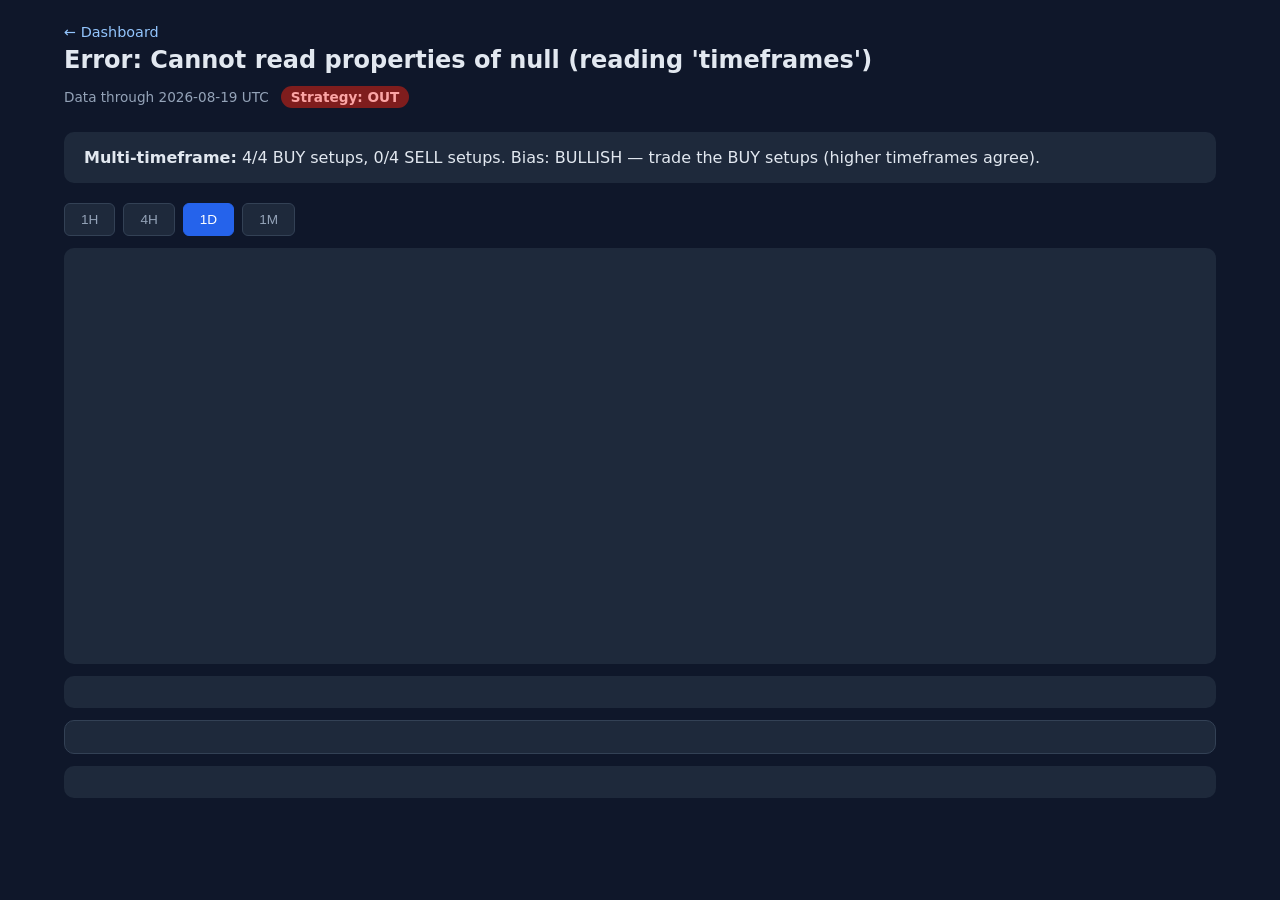
==== web/asset.html @ 51051615 "Market analysis dashboard: signals, setups, backtest + static GitHub Pages pipeline" ====
<!DOCTYPE html>
<html lang="en">
<head>
<meta charset="UTF-8">
<meta name="viewport" content="width=device-width, initial-scale=1.0">
<title>Asset analysis</title>
<link rel="stylesheet" href="style.css">
</head>
<body>
<header>
  <div>
    <a href="/" class="back-link">&larr; Dashboard</a>
    <h1 id="assetTitle">Loading...</h1>
  </div>
  <div class="header-meta">
    <span id="assetMeta"></span>
    <span id="strategySignal"></span>
  </div>
</header>

<div id="summary" class="rules"></div>

<section>
  <div class="tf-tabs" id="tfTabs"></div>
  <div class="chart-wrap">
    <canvas id="chart" height="400"></canvas>
  </div>
  <div id="readPanel" class="read-panel"></div>
  <div id="setupPanel" class="setup-panel"></div>
  <div id="timeline" class="timeline"></div>
  <div id="backtestPanel" class="backtest-panel"></div>
</section>

<script src="candles.js"></script>
<script src="asset.js"></script>
</body>
</html>
---- web/style.css ----
* { box-sizing: border-box; margin: 0; padding: 0; }
body {
  font-family: 'Segoe UI', system-ui, sans-serif;
  background: #0f172a;
  color: #e2e8f0;
  padding: 24px;
  max-width: 1200px;
  margin: 0 auto;
}
header { display: flex; justify-content: space-between; align-items: center; flex-wrap: wrap; gap: 12px; margin-bottom: 24px; }
h1 { font-size: 1.5rem; }
h2 { font-size: 1.1rem; margin-bottom: 12px; color: #93c5fd; }
.header-meta { display: flex; align-items: center; gap: 12px; color: #94a3b8; font-size: .85rem; }
button {
  background: #2563eb; color: white; border: none; padding: 8px 16px;
  border-radius: 6px; cursor: pointer; font-size: .85rem;
}
button:hover { background: #1d4ed8; }
button:disabled { opacity: .5; cursor: default; }

.rules { background: #1e293b; border-radius: 10px; padding: 16px 20px; margin-bottom: 24px; }
.rules ul { list-style: none; }
.rules li { padding: 4px 0; font-size: .92rem; }
.rules li::before { content: '▪ '; color: #22c55e; }

.cards { display: grid; grid-template-columns: repeat(auto-fill, minmax(230px, 1fr)); gap: 14px; margin-bottom: 12px; }
.card { background: #1e293b; border: 1px solid #334155; border-radius: 10px; padding: 14px; }
.card-head { display: flex; justify-content: space-between; margin-bottom: 8px; }
.sym { font-weight: 700; font-size: 1.05rem; color: #f8fafc; }
.name { color: #94a3b8; font-size: .8rem; padding-top: 3px; }
.price { font-size: 1.2rem; font-weight: 600; margin-bottom: 8px; }
.signal { display: inline-block; padding: 3px 10px; border-radius: 20px; font-size: .8rem; font-weight: 600; margin-bottom: 8px; }
.sig-long { background: #14532d; color: #4ade80; }
.sig-out { background: #7f1d1d; color: #fca5a5; }
.detail { font-size: .8rem; color: #cbd5e1; margin-bottom: 8px; }
.meta { font-size: .75rem; color: #94a3b8; }
.note { color: #fbbf24; font-size: .85rem; margin-bottom: 24px; }

.chart-wrap { background: #1e293b; border-radius: 10px; padding: 16px; margin-bottom: 12px; }
.stats-row { display: grid; grid-template-columns: repeat(auto-fit, minmax(180px, 1fr)); gap: 12px; margin-bottom: 24px; }
.stat { background: #1e293b; border-radius: 10px; padding: 12px 14px; text-align: center; font-size: .85rem; }
.stat b { display: block; margin-bottom: 6px; color: #93c5fd; }

.table-wrap { background: #1e293b; border-radius: 10px; padding: 16px; overflow-x: auto; }
table { border-collapse: collapse; width: 100%; font-size: .8rem; }
th, td { padding: 6px 8px; text-align: right; border-bottom: 1px solid #334155; }
th { color: #94a3b8; }
.sym-cell { text-align: left; font-weight: 600; }
.pos { color: #4ade80; }
.pos-strong { color: #22c55e; font-weight: 700; background: #14532d; }
.neg { color: #f87171; }
.neg-strong { color: #ef4444; font-weight: 700; background: #7f1d1d; }

.back-link { color: #93c5fd; text-decoration: none; font-size: .9rem; display: block; margin-bottom: 6px; }
.back-link:hover { text-decoration: underline; }
#strategySignal { font-size: .85rem; }
.badge { display: inline-block; padding: 3px 10px; border-radius: 20px; font-weight: 600; }
#summary { margin-bottom: 20px; }

.tf-tabs { display: flex; gap: 8px; margin-bottom: 12px; flex-wrap: wrap; }
.tf-tab { background: #1e293b; color: #94a3b8; border: 1px solid #334155; }
.tf-tab.active { background: #2563eb; color: white; border-color: #2563eb; }
.chart-wrap { padding: 8px; }
canvas#chart { width: 100%; height: 400px; display: block; }

.read-panel { background: #1e293b; border-radius: 10px; padding: 16px 20px; margin-top: 12px; }
.read-head { display: flex; justify-content: space-between; align-items: flex-start; flex-wrap: wrap; gap: 10px; margin-bottom: 10px; }
.read-head h2 { margin: 0; }
.read-stats { display: flex; flex-wrap: wrap; gap: 6px 16px; font-size: .8rem; color: #94a3b8; }
.read-text { font-size: .95rem; line-height: 1.5; color: #cbd5e1; }
.sig-watch { background: #78350f; color: #fbbf24; }
.sig-none { background: #1e293b; color: #94a3b8; }

.setup-panel { background: #1e293b; border: 1px solid #334155; border-radius: 10px; padding: 16px 20px; margin-top: 12px; }
.setup-head { display: flex; justify-content: space-between; align-items: center; margin-bottom: 12px; }
.setup-time { color: #94a3b8; font-size: .8rem; }
.setup-grid { display: grid; grid-template-columns: repeat(auto-fit, minmax(150px, 1fr)); gap: 10px; margin-bottom: 12px; }
.setup-box { background: #0f172a; border-radius: 8px; padding: 10px 12px; text-align: center; }
.box-label { font-size: .7rem; letter-spacing: 1px; color: #94a3b8; margin-bottom: 4px; }
.box-val { font-size: 1.05rem; font-weight: 700; }
.entry .box-val { color: #4ade80; }
.stop .box-val { color: #f87171; }
.tp .box-val { color: #60a5fa; }
.box-sub { font-size: .7rem; color: #64748b; margin-top: 3px; }

.timeline { margin-top: 12px; }
.timeline h2 { margin-bottom: 8px; }
.tl-item { display: flex; align-items: center; gap: 10px; padding: 7px 4px; border-bottom: 1px solid #1e293b; font-size: .85rem; }
.tl-time { color: #94a3b8; min-width: 120px; }
.tl-detail { color: #cbd5e1; flex: 1; }

.backtest-panel { margin-top: 12px; background: #1e293b; border-radius: 10px; padding: 16px 20px; }
.bt-chips { display: flex; flex-wrap: wrap; gap: 8px; margin: 10px 0; }
.chip { padding: 4px 10px; border-radius: 999px; font-size: .75rem; font-weight: 600; }
.bt-summary { color: #94a3b8; font-size: .85rem; margin-bottom: 10px; }
.bt-table td { font-size: .82rem; padding: 6px 8px; }
.bt-table .tl-time { min-width: 110px; }
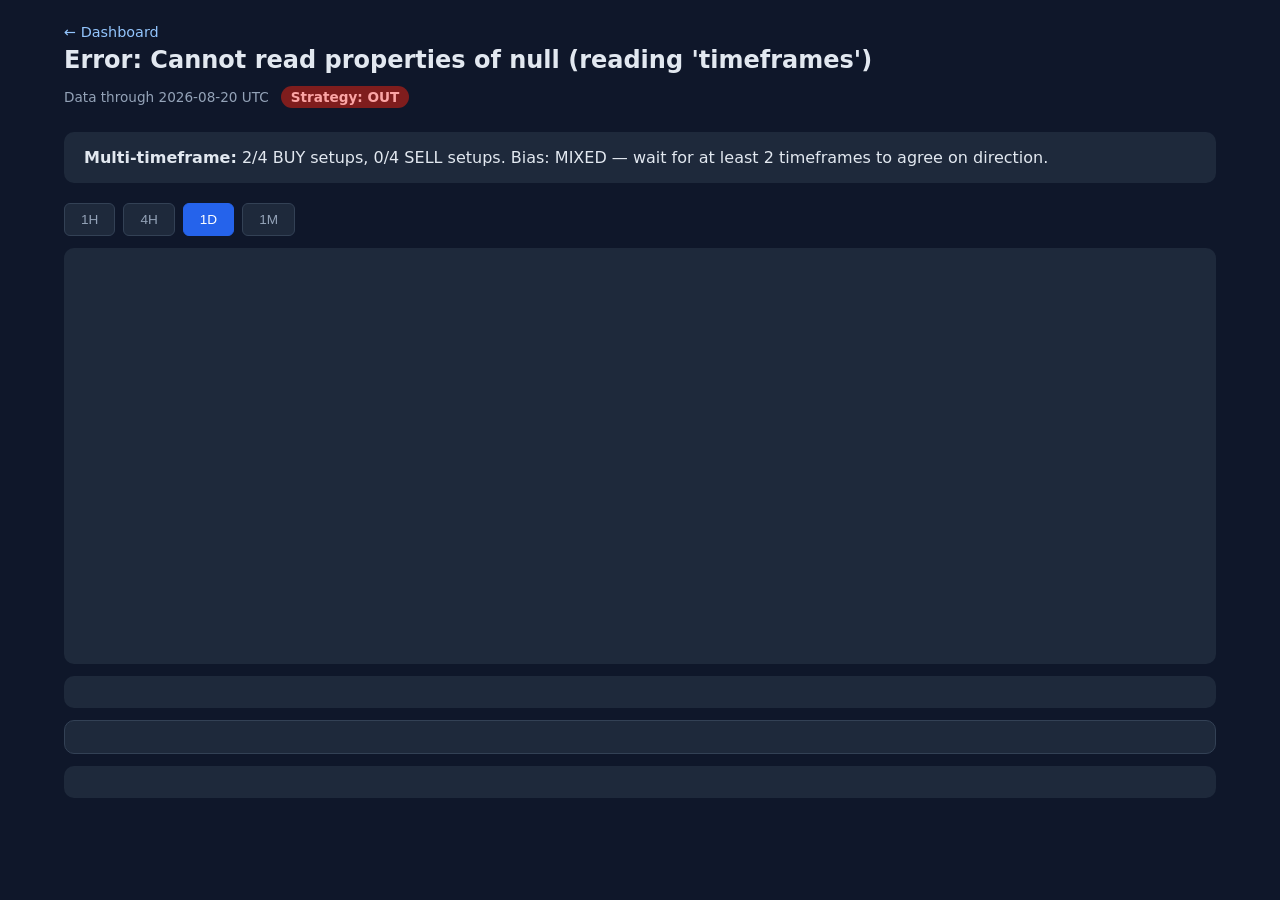
==== commit 145981db: "Fix back link for GitHub Pages (relative path)" ====
--- a/web/asset.html
+++ b/web/asset.html
@@ -9,7 +9,7 @@
 <body>
 <header>
   <div>
-    <a href="/" class="back-link">&larr; Dashboard</a>
+    <a href="./" class="back-link">&larr; Dashboard</a>
     <h1 id="assetTitle">Loading...</h1>
   </div>
   <div class="header-meta">
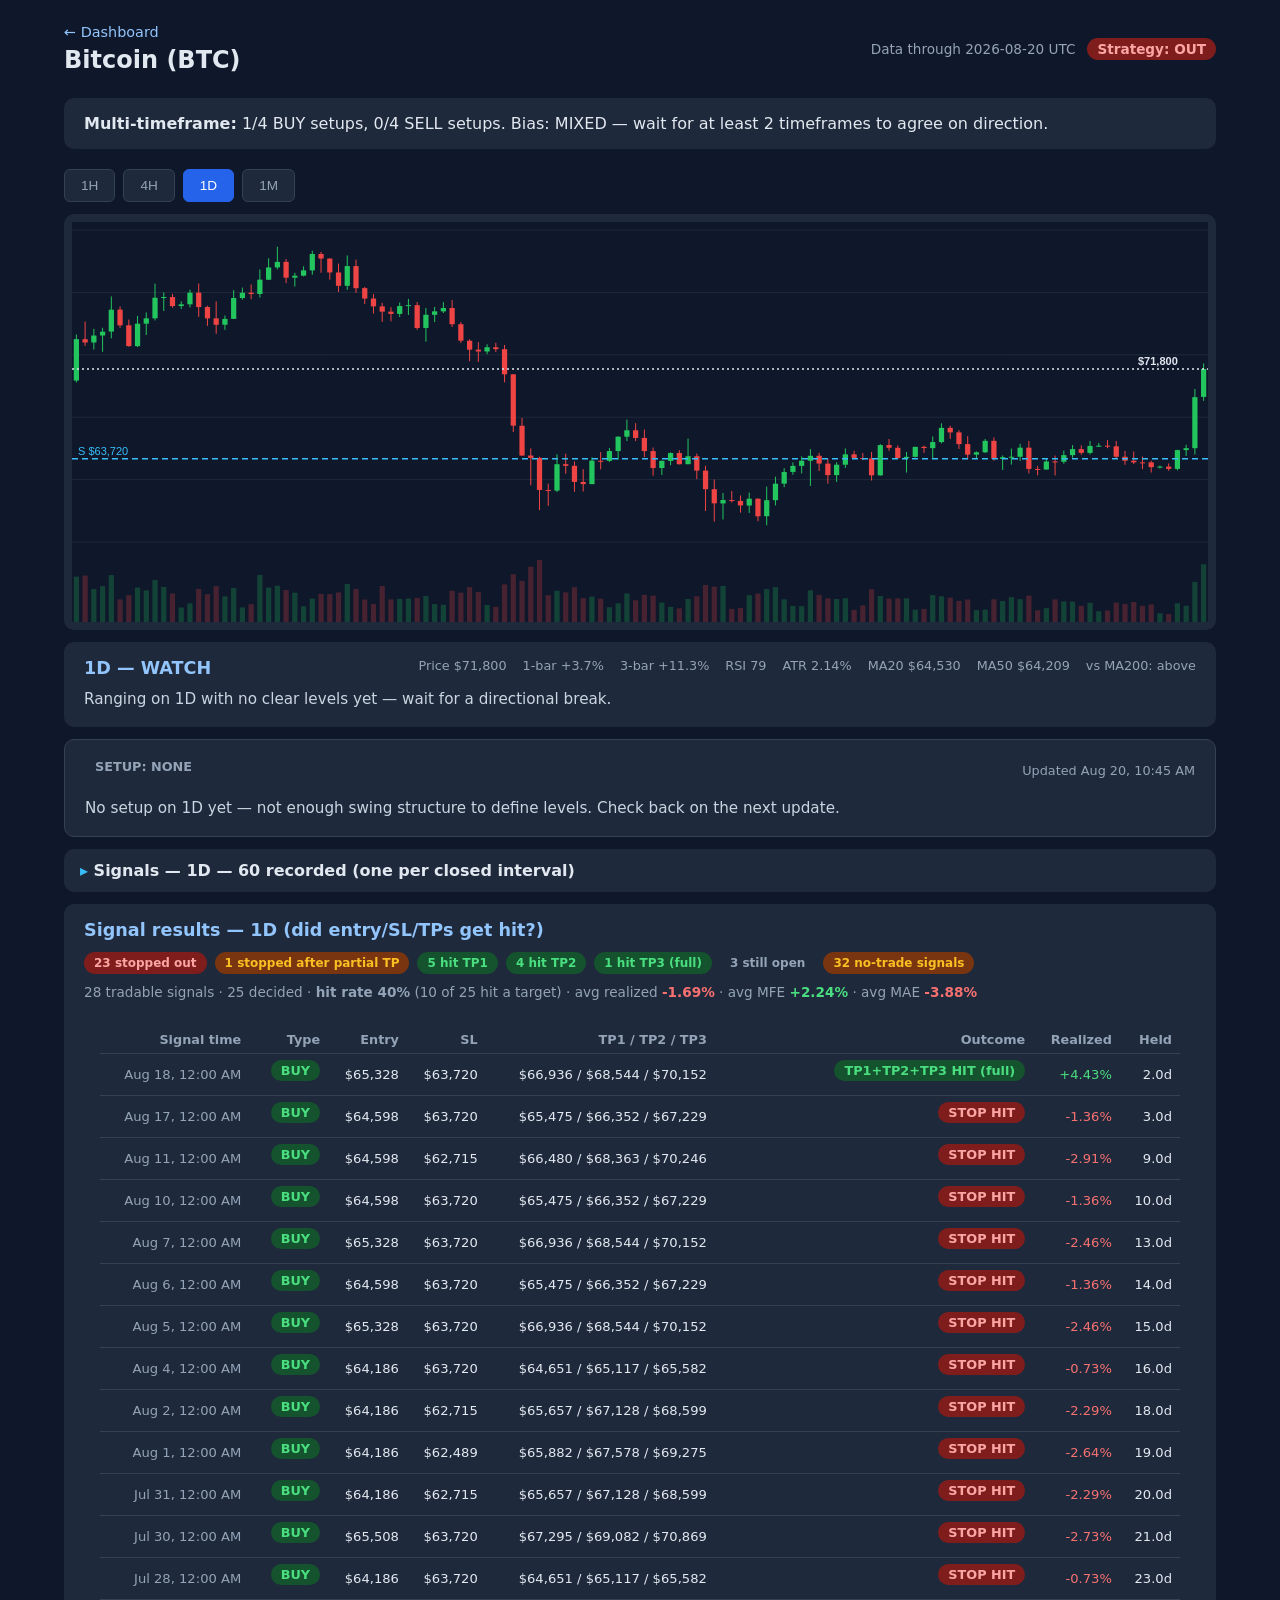
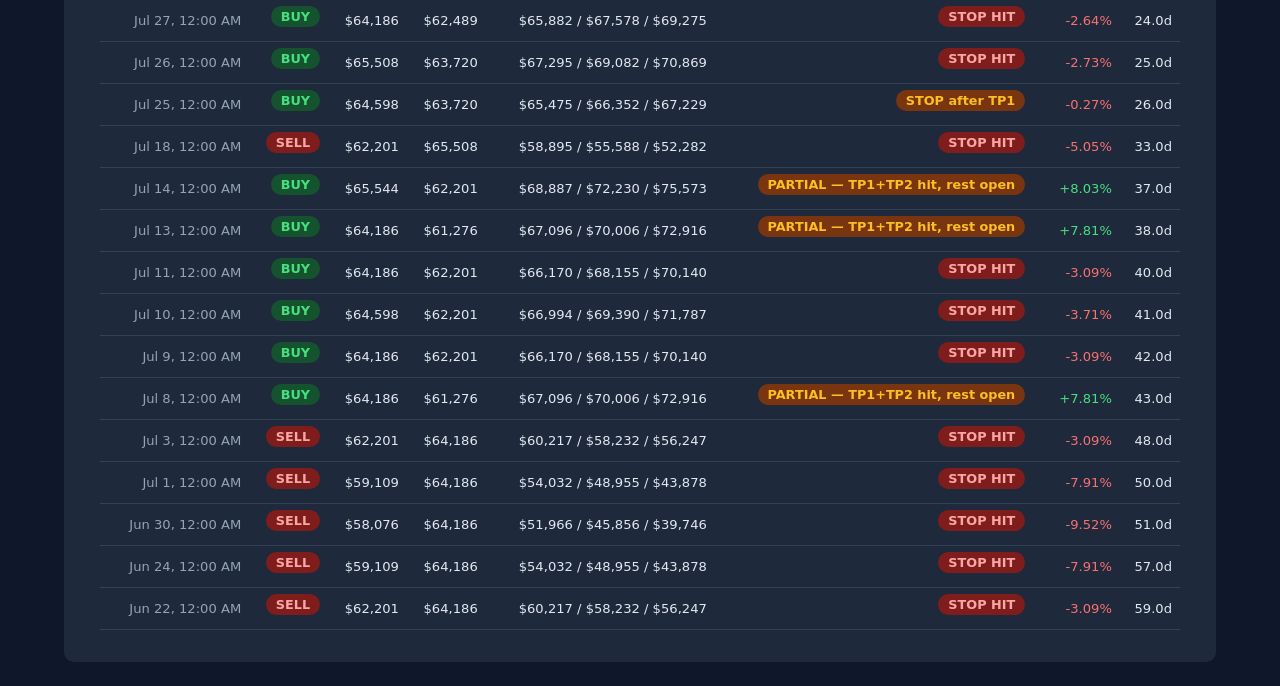
==== commit 32c253d1: "Collapsible signal timeline (dropdown) to save page space" ====
--- a/web/asset.html
+++ b/web/asset.html
@@ -27,7 +27,10 @@
   </div>
   <div id="readPanel" class="read-panel"></div>
   <div id="setupPanel" class="setup-panel"></div>
-  <div id="timeline" class="timeline"></div>
+  <details id="timelineWrap" class="collapse-wrap">
+    <summary id="timelineSummary">Signals</summary>
+    <div id="timeline" class="timeline"></div>
+  </details>
   <div id="backtestPanel" class="backtest-panel"></div>
 </section>
 
--- a/web/style.css
+++ b/web/style.css
@@ -89,6 +89,13 @@
 .tl-time { color: #94a3b8; min-width: 120px; }
 .tl-detail { color: #cbd5e1; flex: 1; }
 
+.collapse-wrap { margin-top: 12px; background: #1e293b; border-radius: 10px; overflow: hidden; }
+.collapse-wrap summary { cursor: pointer; padding: 12px 16px; font-weight: 600; color: #e2e8f0; user-select: none; list-style: none; }
+.collapse-wrap summary::-webkit-details-marker { display: none; }
+.collapse-wrap summary::before { content: '▸ '; color: #38bdf8; }
+.collapse-wrap[open] summary::before { content: '▾ '; color: #38bdf8; }
+.collapse-wrap .timeline { padding: 0 16px 12px; margin-top: 0; }
+
 .backtest-panel { margin-top: 12px; background: #1e293b; border-radius: 10px; padding: 16px 20px; }
 .bt-chips { display: flex; flex-wrap: wrap; gap: 8px; margin: 10px 0; }
 .chip { padding: 4px 10px; border-radius: 999px; font-size: .75rem; font-weight: 600; }
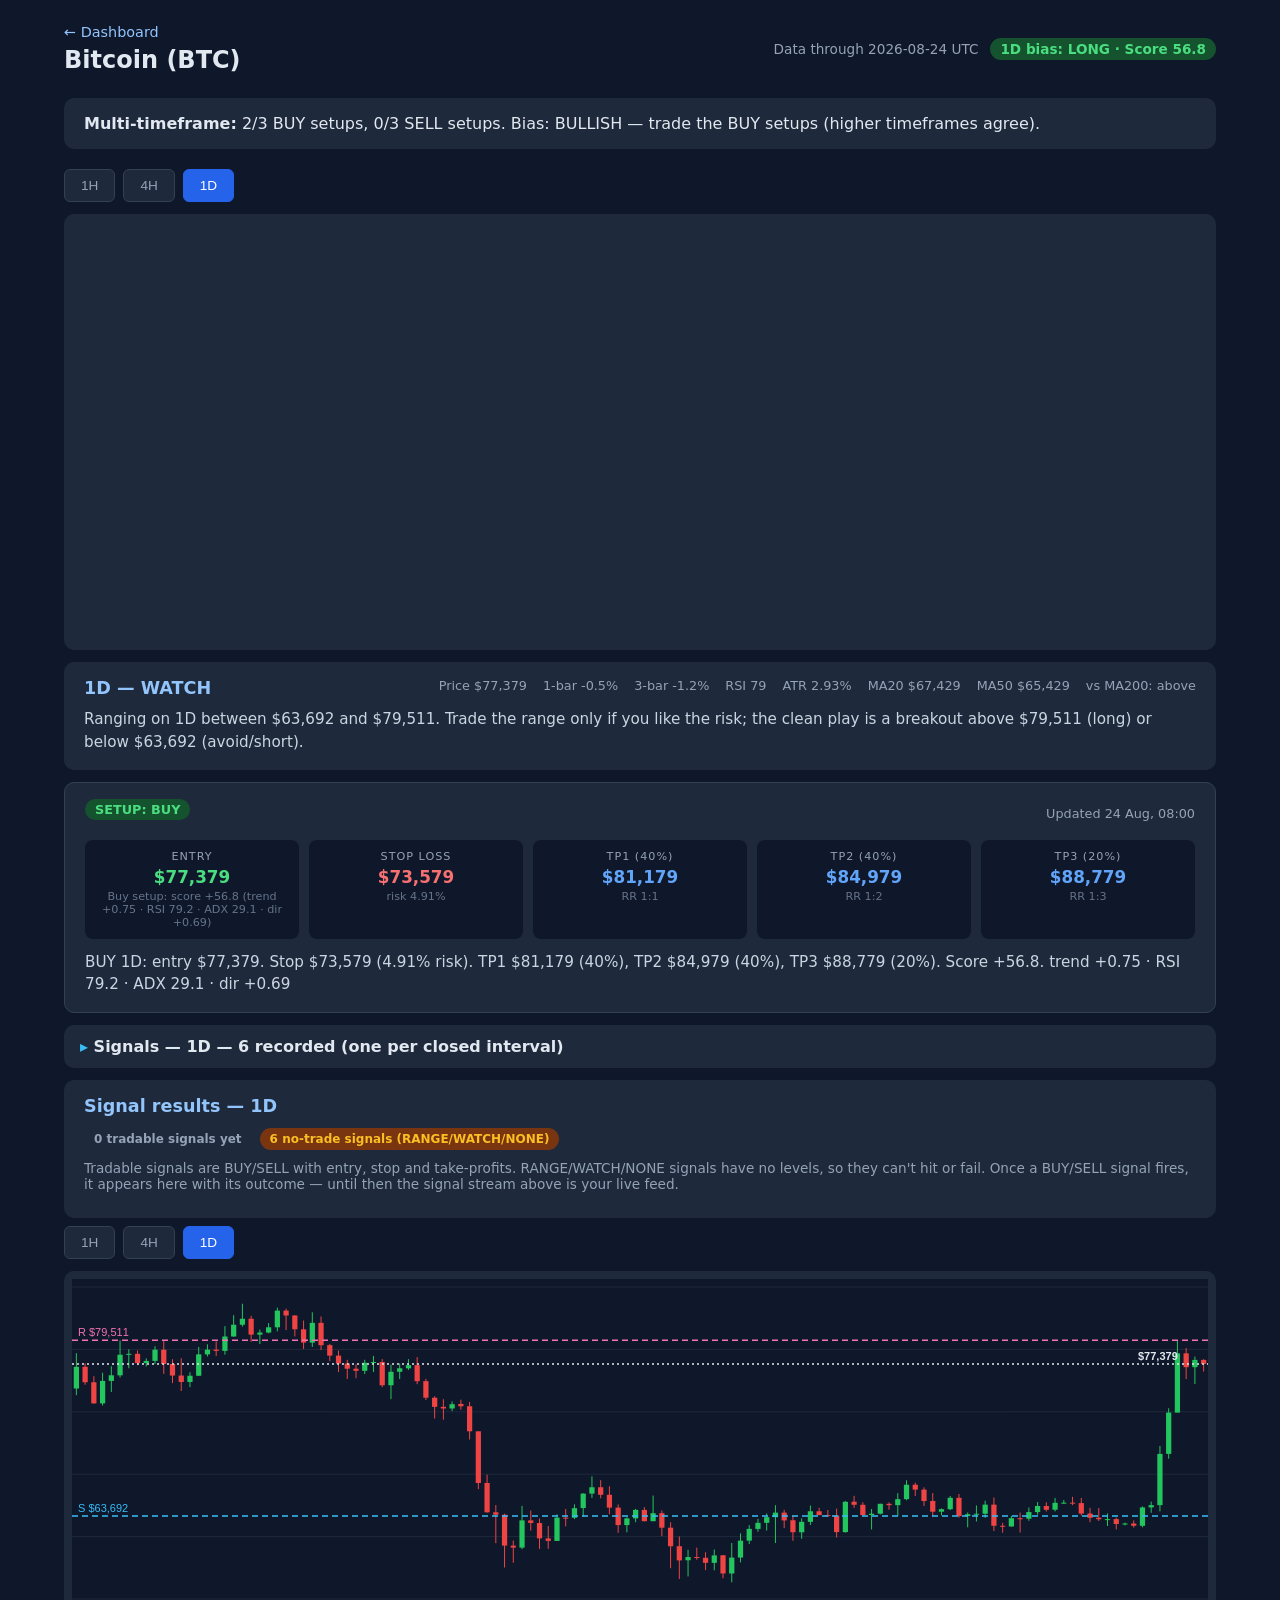
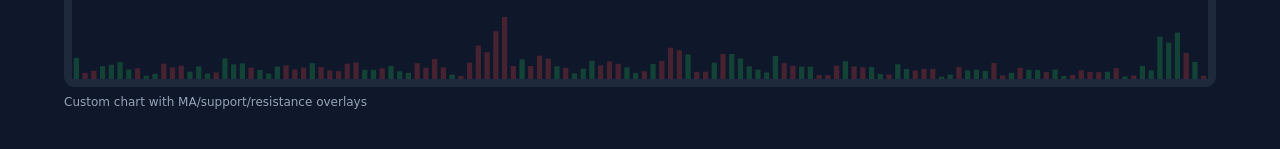
==== commit 4e128d07: "Add TradingView advanced chart to asset pages (Bitstamp) - asset.html: add TradingView widget contai" ====
--- a/web/asset.html
+++ b/web/asset.html
@@ -23,7 +23,7 @@
 <section>
   <div class="tf-tabs" id="tfTabs"></div>
   <div class="chart-wrap">
-    <canvas id="chart" height="400"></canvas>
+    <div id="tvchart" class="tv-chart"></div>
   </div>
   <div id="readPanel" class="read-panel"></div>
   <div id="setupPanel" class="setup-panel"></div>
@@ -34,6 +34,14 @@
   <div id="backtestPanel" class="backtest-panel"></div>
 </section>
 
+<section class="custom-section">
+  <div class="tf-tabs" id="tfTabsCustom"></div>
+  <div class="chart-wrap">
+    <canvas id="chart" height="400"></canvas>
+  </div>
+  <p class="custom-note">Custom chart with MA/support/resistance overlays</p>
+</section>
+
 <script src="candles.js"></script>
 <script src="asset.js"></script>
 </body>
--- a/web/style.css
+++ b/web/style.css
@@ -11,6 +11,8 @@
 h1 { font-size: 1.5rem; }
 h2 { font-size: 1.1rem; margin-bottom: 12px; color: #93c5fd; }
 .header-meta { display: flex; align-items: center; gap: 12px; color: #94a3b8; font-size: .85rem; }
+.nav-link { color: #93c5fd; text-decoration: none; font-weight: 600; }
+.nav-link:hover { text-decoration: underline; }
 button {
   background: #2563eb; color: white; border: none; padding: 8px 16px;
   border-radius: 6px; cursor: pointer; font-size: .85rem;
@@ -36,9 +38,15 @@
 .meta { font-size: .75rem; color: #94a3b8; }
 .note { color: #fbbf24; font-size: .85rem; margin-bottom: 24px; }
 
+.card { cursor: pointer; }
+.tf-row { display: flex; gap: 6px; margin: 8px 0; flex-wrap: wrap; }
+.tf-cell { display: flex; flex-direction: column; align-items: center; gap: 2px; flex: 1; min-width: 64px; background: #0f172a; border-radius: 6px; padding: 5px 4px; }
+.tf-label { font-size: .7rem; color: #94a3b8; font-weight: 700; }
+.tf-cell .signal { padding: 2px 6px; font-size: .72rem; margin-bottom: 0; }
+.tf-entry { font-size: .68rem; color: #cbd5e1; }
+
 .chart-wrap { background: #1e293b; border-radius: 10px; padding: 16px; margin-bottom: 12px; }
-.stats-row { display: grid; grid-template-columns: repeat(auto-fit, minmax(180px, 1fr)); gap: 12px; margin-bottom: 24px; }
-.stat { background: #1e293b; border-radius: 10px; padding: 12px 14px; text-align: center; font-size: .85rem; }
+.stats-row { display: grid; grid-template-columns: repeat(auto-fit, minmax(180px, 1fr)); gap: 12px; margin-bottom: 24px; }.stat { background: #1e293b; border-radius: 10px; padding: 12px 14px; text-align: center; font-size: .85rem; }
 .stat b { display: block; margin-bottom: 6px; color: #93c5fd; }
 
 .table-wrap { background: #1e293b; border-radius: 10px; padding: 16px; overflow-x: auto; }
@@ -62,6 +70,9 @@
 .tf-tab.active { background: #2563eb; color: white; border-color: #2563eb; }
 .chart-wrap { padding: 8px; }
 canvas#chart { width: 100%; height: 400px; display: block; }
+.tv-chart { width: 100%; height: 420px; }
+.custom-section { margin-top: 8px; }
+.custom-note { font-size: .75rem; color: #94a3b8; margin: -4px 0 16px; }
 
 .read-panel { background: #1e293b; border-radius: 10px; padding: 16px 20px; margin-top: 12px; }
 .read-head { display: flex; justify-content: space-between; align-items: flex-start; flex-wrap: wrap; gap: 10px; margin-bottom: 10px; }
@@ -101,4 +112,61 @@
 .chip { padding: 4px 10px; border-radius: 999px; font-size: .75rem; font-weight: 600; }
 .bt-summary { color: #94a3b8; font-size: .85rem; margin-bottom: 10px; }
 .bt-table td { font-size: .82rem; padding: 6px 8px; }
-.bt-table .tl-time { min-width: 110px; }+.bt-table .tl-time { min-width: 110px; }
+
+.sig-expired { background: #422006; color: #fb923c; }
+
+.pipeline-legend { display: flex; flex-wrap: wrap; gap: 16px; margin-bottom: 20px; padding: 12px 16px; background: #1e293b; border-radius: 10px; }
+.legend-item { display: flex; align-items: center; gap: 6px; font-size: .8rem; color: #94a3b8; }
+.legend-item .signal { margin-bottom: 0; }
+
+.pipe-group { margin-bottom: 24px; }
+.pipe-group h2 { margin-bottom: 12px; }
+
+.pipe-asset { background: #1e293b; border: 1px solid #334155; border-radius: 12px; margin-bottom: 14px; overflow: hidden; }
+.pipe-asset-head { display: flex; align-items: baseline; gap: 10px; padding: 12px 16px; border-bottom: 1px solid #334155; }
+.pipe-sym { font-size: 1.1rem; font-weight: 700; color: #f8fafc; text-decoration: none; }
+.pipe-sym:hover { color: #93c5fd; }
+.pipe-name { color: #94a3b8; font-size: .85rem; }
+
+.pipe-tfs { display: grid; grid-template-columns: repeat(4, 1fr); gap: 0; }
+@media (max-width: 700px) { .pipe-tfs { grid-template-columns: repeat(2, 1fr); } }
+
+.pipe-tf { padding: 12px; border-right: 1px solid #334155; }
+.pipe-tf:last-child { border-right: none; }
+
+.pipe-tf-head { display: flex; justify-content: space-between; align-items: center; margin-bottom: 8px; }
+.pipe-tf-label { font-weight: 700; font-size: .9rem; color: #e2e8f0; }
+.pipe-status { font-size: .65rem; font-weight: 700; letter-spacing: 1px; padding: 2px 8px; border-radius: 4px; text-transform: uppercase; }
+.pipe-live { background: #14532d; color: #4ade80; }
+.pipe-pipeline { background: #1e3a5f; color: #60a5fa; }
+.pipe-range { background: #422006; color: #fbbf24; }
+.pipe-none { background: #1e293b; color: #64748b; }
+
+.pipe-signal { margin-bottom: 8px; }
+.pipe-signal .signal { font-size: .85rem; }
+
+.pipe-levels { display: grid; grid-template-columns: repeat(5, 1fr); gap: 4px; margin-bottom: 6px; }
+.pipe-level { text-align: center; }
+.pipe-lbl { display: block; font-size: .6rem; color: #64748b; text-transform: uppercase; letter-spacing: 1px; }
+.pipe-val { display: block; font-size: .75rem; font-weight: 600; }
+.pipe-val.entry { color: #4ade80; }
+.pipe-val.stop { color: #f87171; }
+.pipe-val.tp { color: #60a5fa; }
+
+.pipe-trigger, .pipe-wait { font-size: .72rem; color: #94a3b8; line-height: 1.3; margin-top: 4px; }
+.pipe-last { font-size: .65rem; color: #64748b; margin-top: 6px; border-top: 1px solid #334155; padding-top: 6px; }
+
+.status-live { border-left: 3px solid #22c55e; }
+.status-pipeline { border-left: 3px solid #3b82f6; }
+.status-range { border-left: 3px solid #f59e0b; }
+.status-none { border-left: 3px solid #475569; }
+
+.change-log { margin-bottom: 20px; background: #1e293b; border-radius: 10px; padding: 16px; }
+.change-log h3 { font-size: .9rem; color: #93c5fd; margin-bottom: 10px; }
+.change-item { display: flex; align-items: center; gap: 10px; padding: 6px 0; border-bottom: 1px solid #334155; font-size: .8rem; }
+.change-item:last-child { border-bottom: none; }
+.change-time { color: #64748b; min-width: 60px; }
+.change-sym { font-weight: 700; min-width: 50px; }
+.change-tf { color: #94a3b8; min-width: 30px; }
+.change-entry { color: #4ade80; margin-left: auto; }
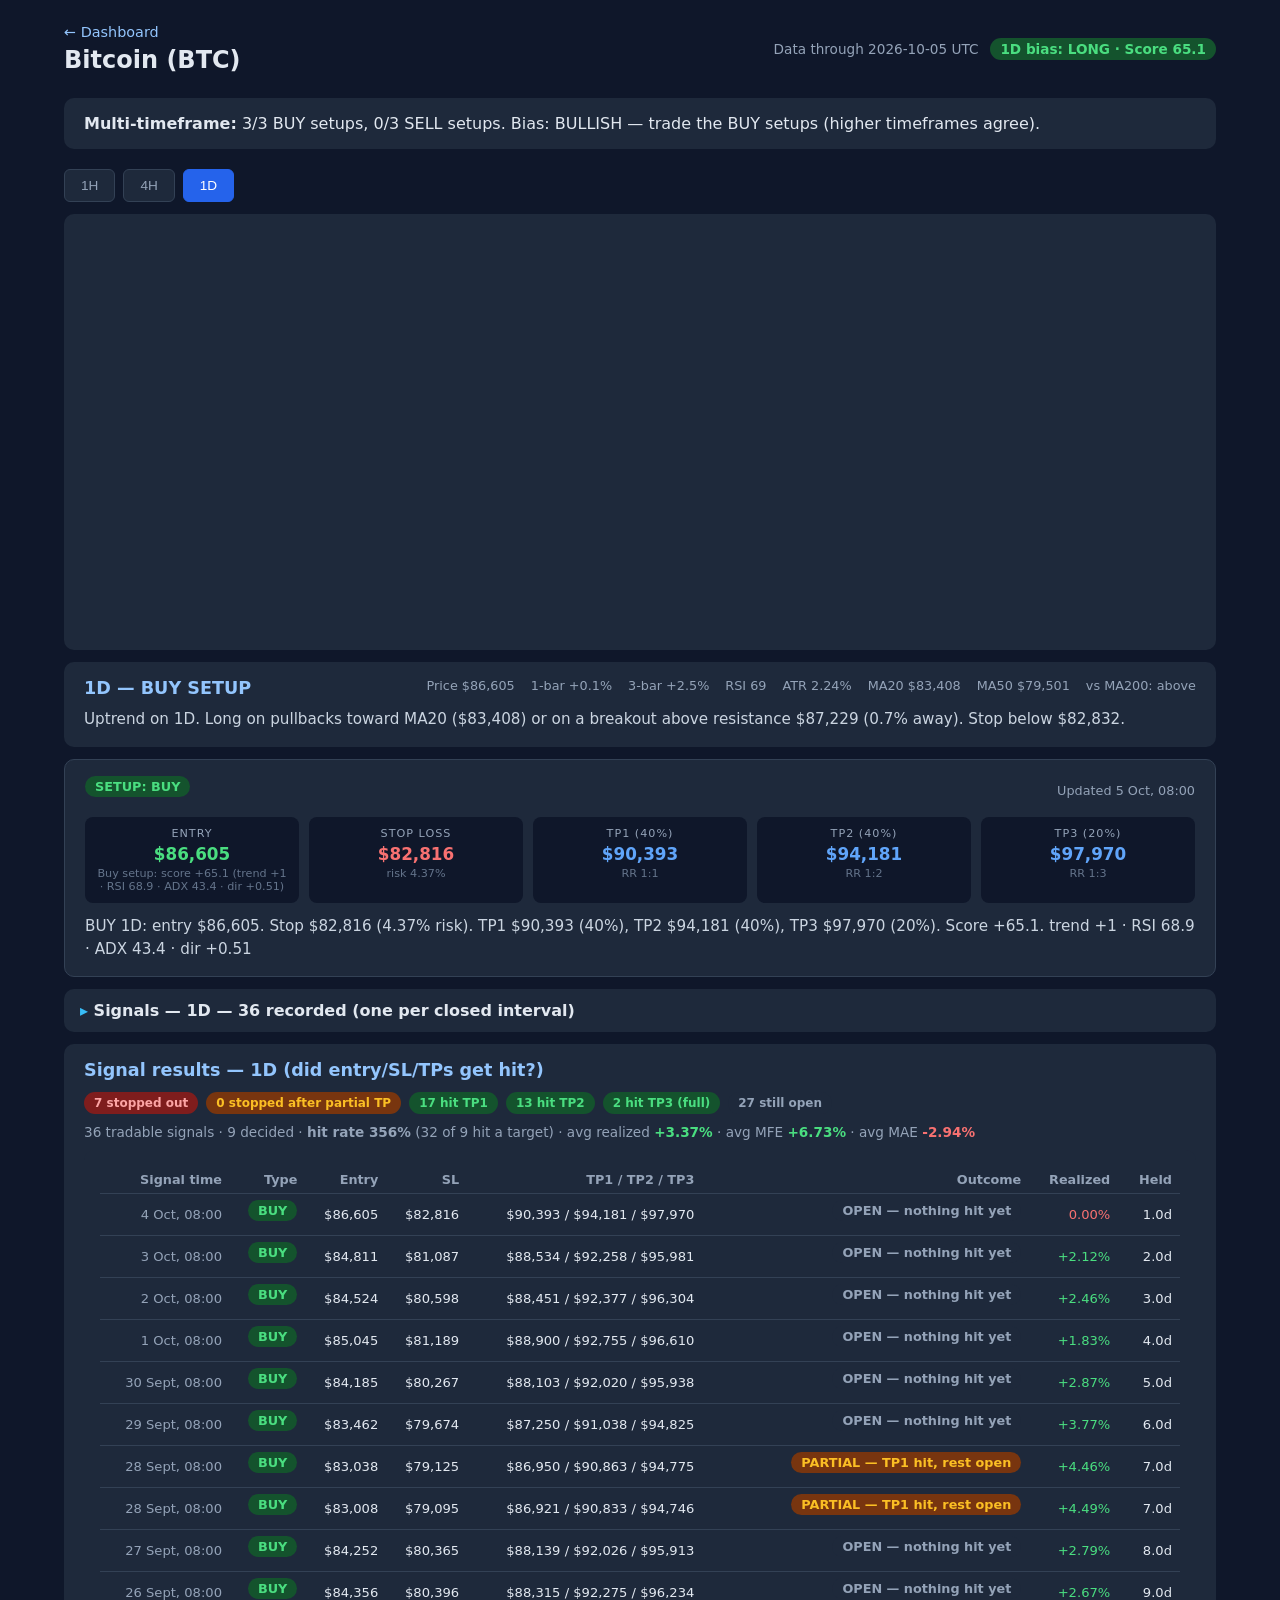
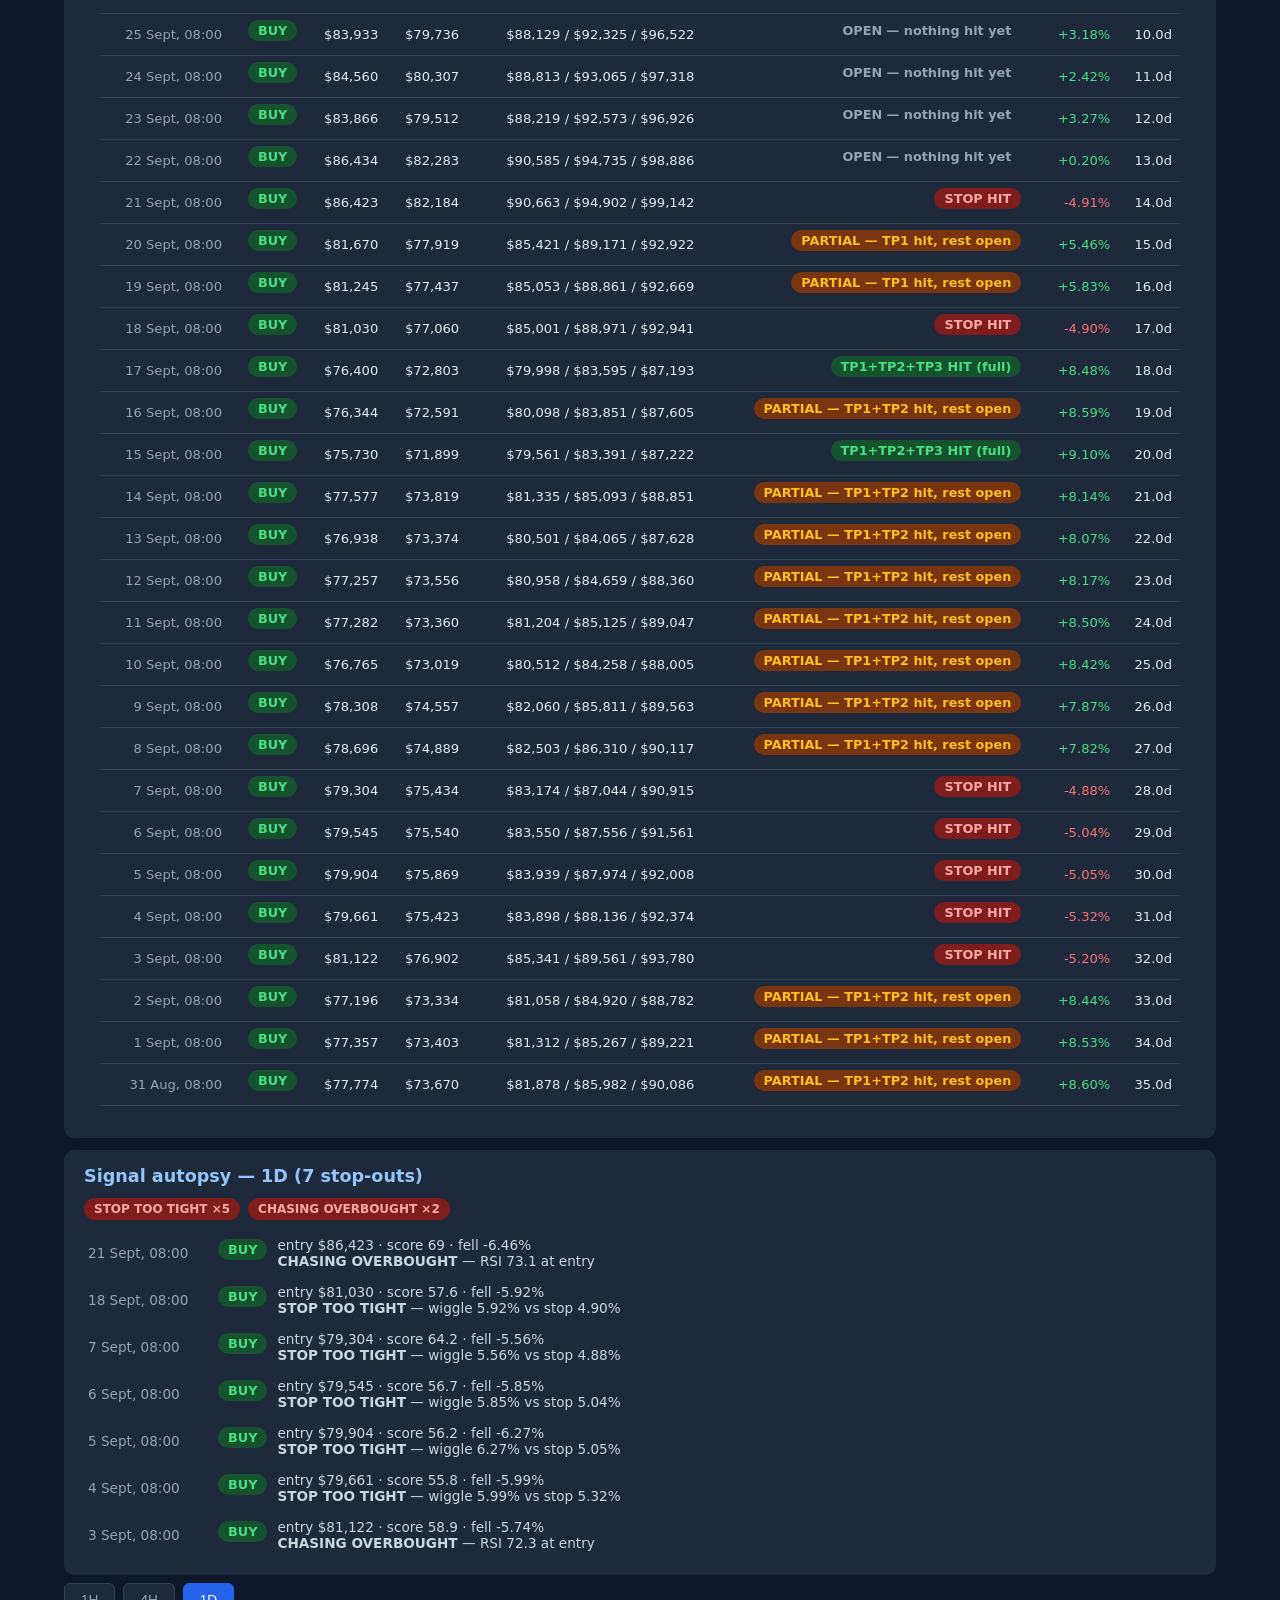
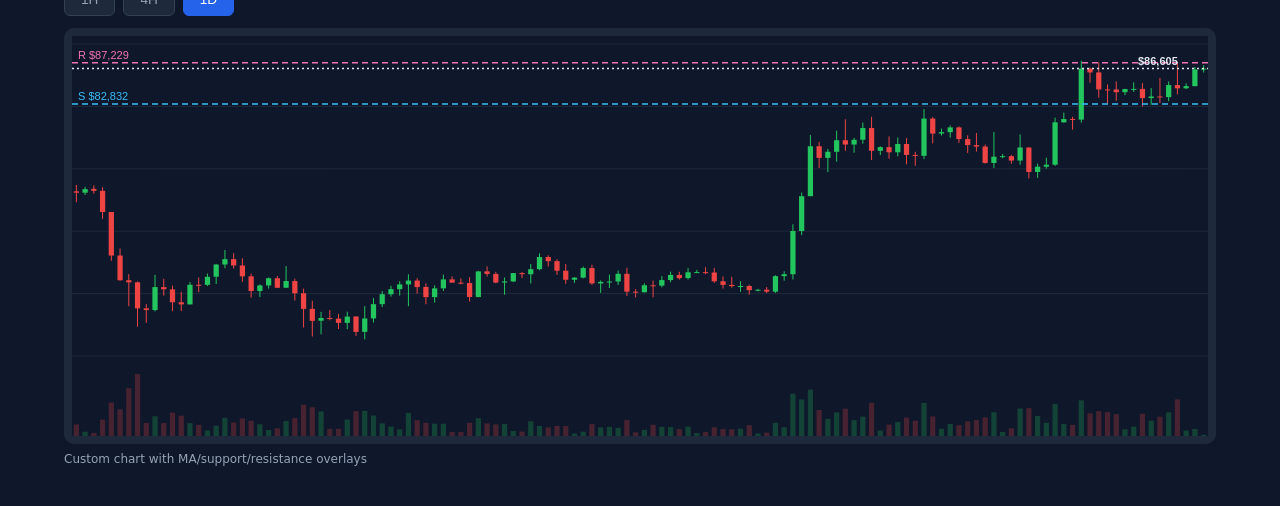
==== commit f1d845e4: "Signal autopsy: mistake diagnosis, mistakes-strengths board, asset panels" ====
--- a/web/asset.html
+++ b/web/asset.html
@@ -32,6 +32,7 @@
     <div id="timeline" class="timeline"></div>
   </details>
   <div id="backtestPanel" class="backtest-panel"></div>
+  <div id="autopsyPanel" class="backtest-panel"></div>
 </section>
 
 <section class="custom-section">
--- a/web/style.css
+++ b/web/style.css
@@ -44,6 +44,9 @@
 .tf-label { font-size: .7rem; color: #94a3b8; font-weight: 700; }
 .tf-cell .signal { padding: 2px 6px; font-size: .72rem; margin-bottom: 0; }
 .tf-entry { font-size: .68rem; color: #cbd5e1; }
+.tf-conv { font-size: .68rem; color: #e2e8f0; font-weight: 600; }
+.tf-age { font-size: .65rem; color: #64748b; }
+.tf-weak { font-size: .62rem; color: #fbbf24; font-weight: 700; }
 
 .chart-wrap { background: #1e293b; border-radius: 10px; padding: 16px; margin-bottom: 12px; }
 .stats-row { display: grid; grid-template-columns: repeat(auto-fit, minmax(180px, 1fr)); gap: 12px; margin-bottom: 24px; }.stat { background: #1e293b; border-radius: 10px; padding: 12px 14px; text-align: center; font-size: .85rem; }
@@ -129,7 +132,7 @@
 .pipe-sym:hover { color: #93c5fd; }
 .pipe-name { color: #94a3b8; font-size: .85rem; }
 
-.pipe-tfs { display: grid; grid-template-columns: repeat(4, 1fr); gap: 0; }
+.pipe-tfs { display: grid; grid-template-columns: repeat(3, 1fr); gap: 0; }
 @media (max-width: 700px) { .pipe-tfs { grid-template-columns: repeat(2, 1fr); } }
 
 .pipe-tf { padding: 12px; border-right: 1px solid #334155; }
@@ -169,4 +172,6 @@
 .change-time { color: #64748b; min-width: 60px; }
 .change-sym { font-weight: 700; min-width: 50px; }
 .change-tf { color: #94a3b8; min-width: 30px; }
-.change-entry { color: #4ade80; margin-left: auto; }+.change-entry { color: #4ade80; margin-left: auto; }
+.sub-head { font-size: .95rem; margin: 14px 0 8px; color: #e2e8f0; }
+.fix-cell { text-align: left; font-size: .75rem; color: #cbd5e1; max-width: 320px; }
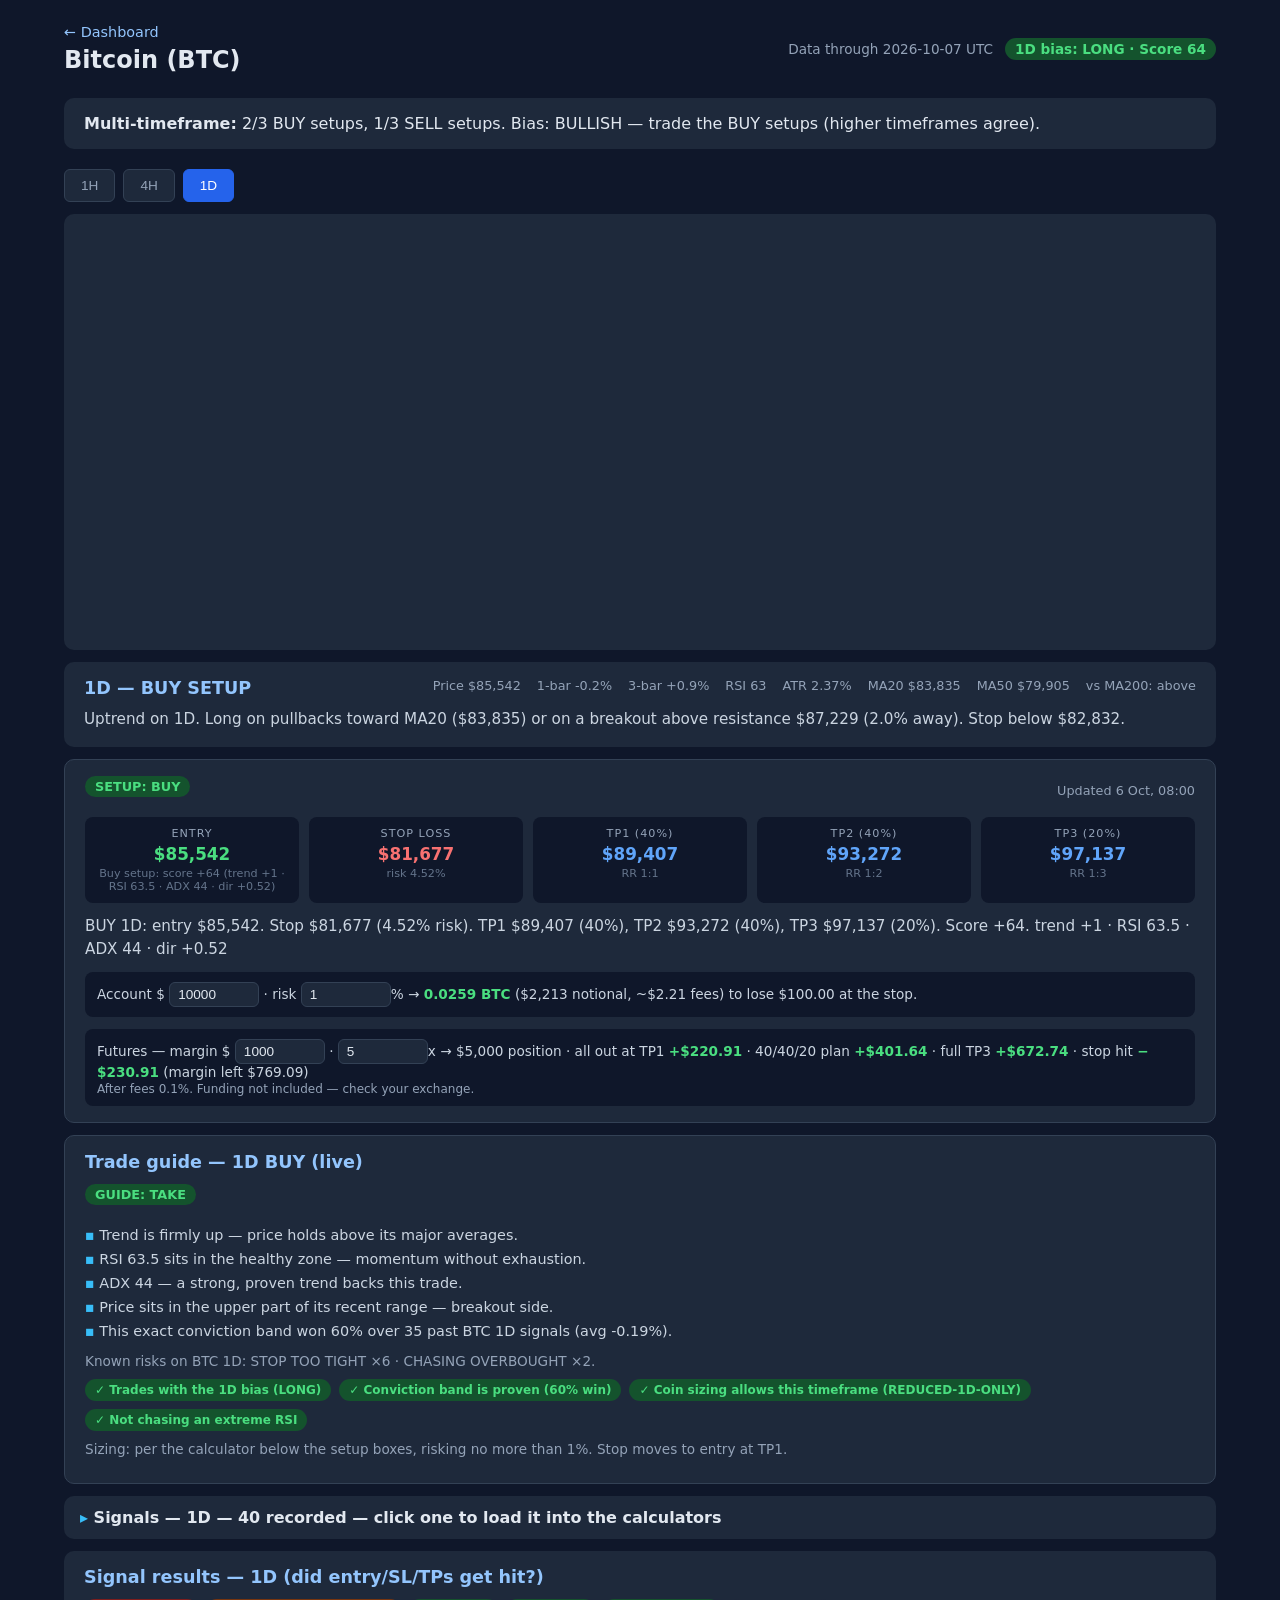
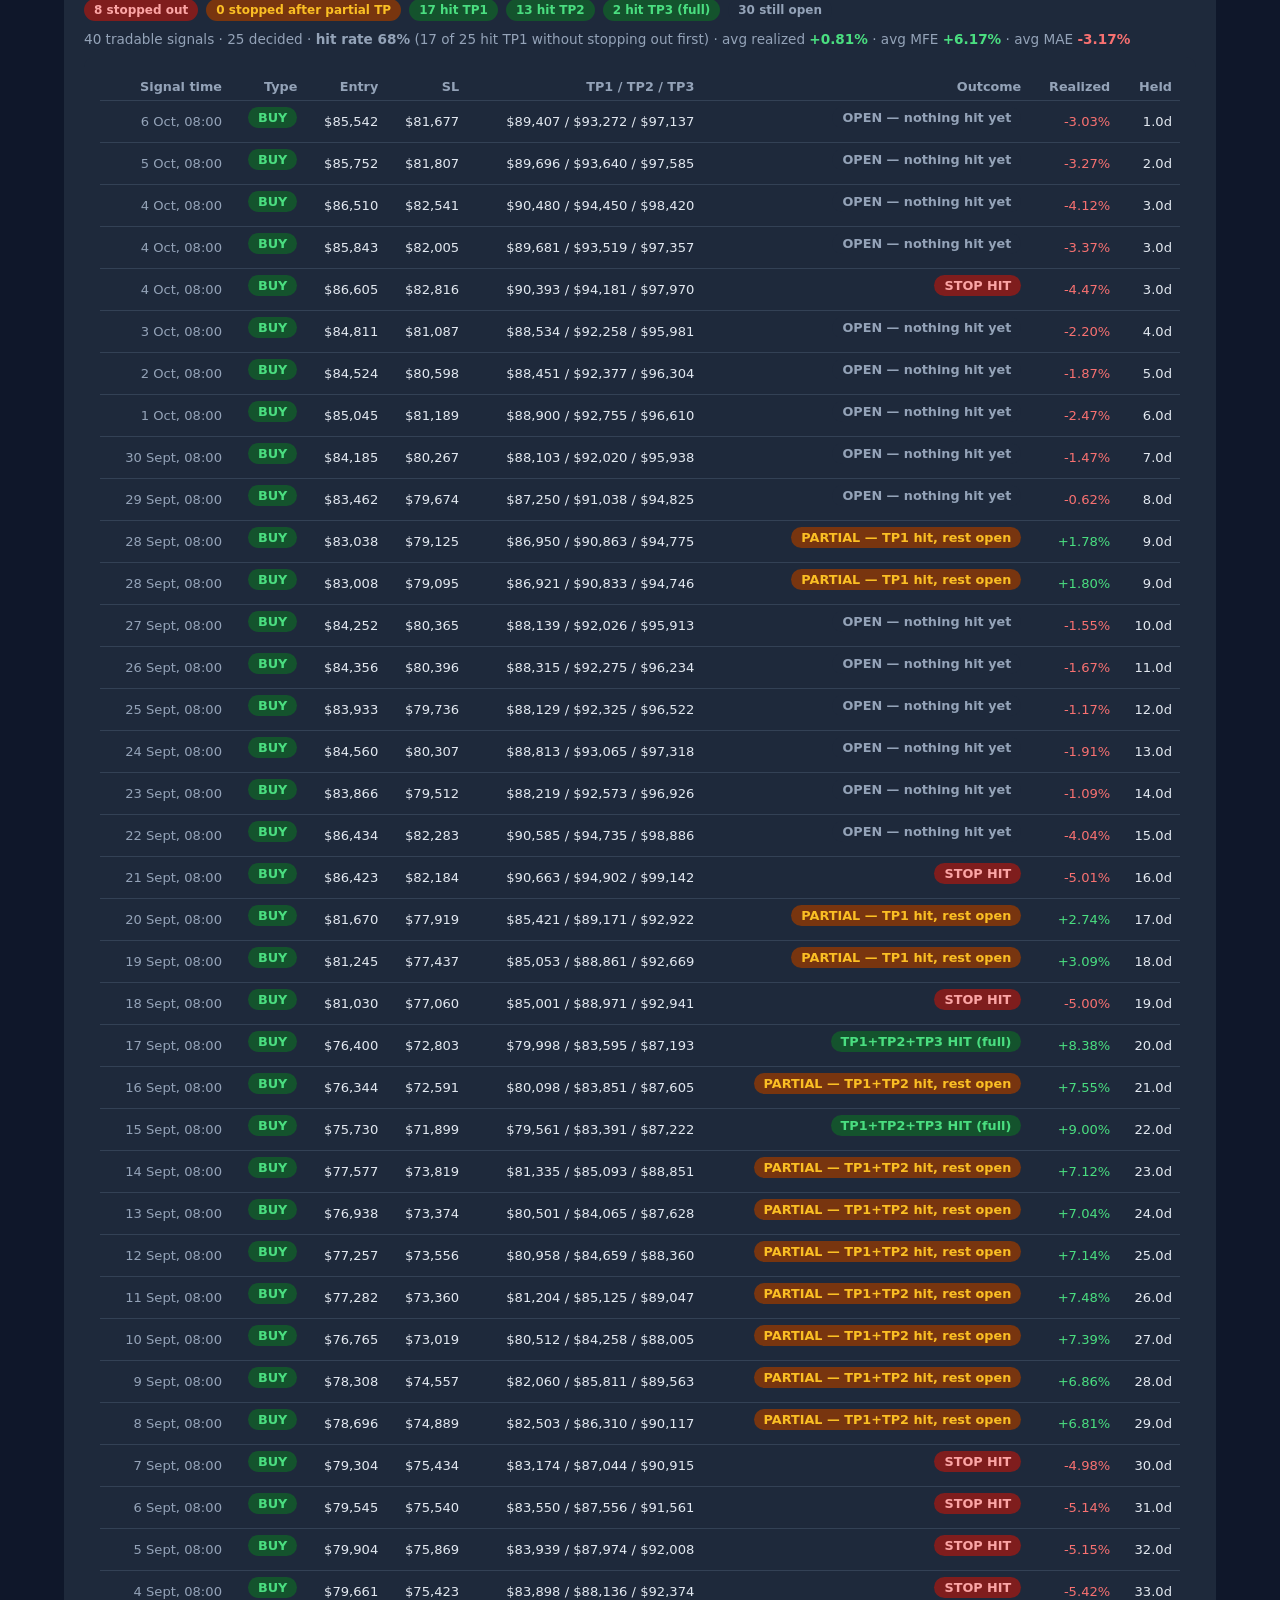
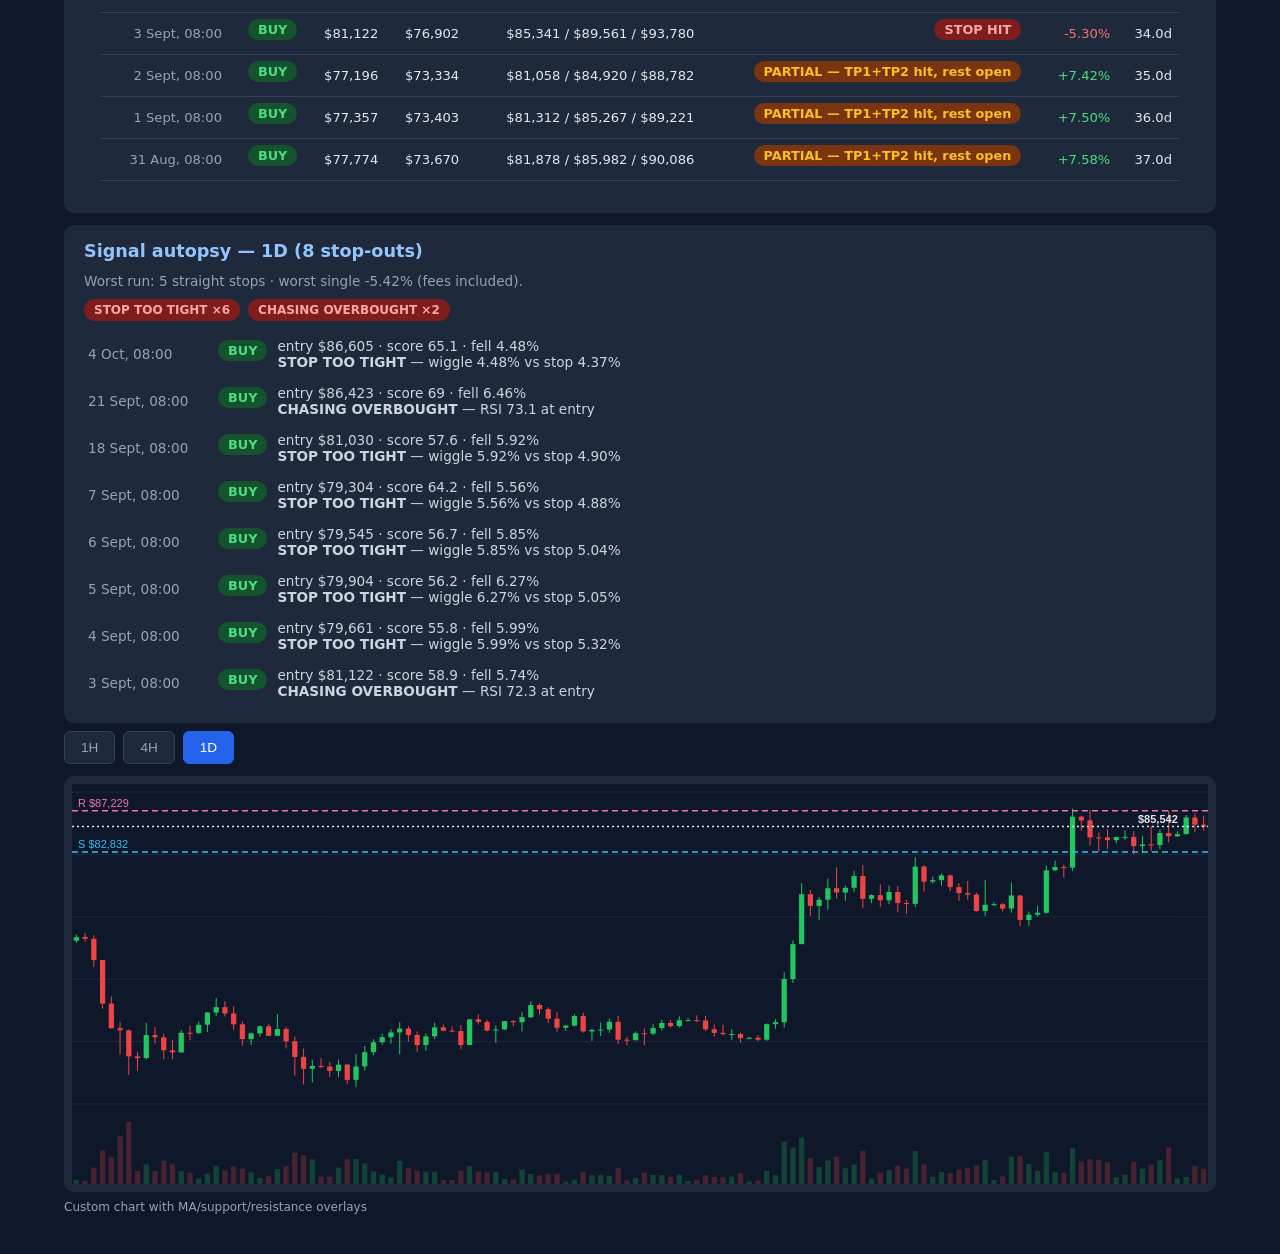
==== commit a9058dee: "Trade guide bot: plain-words verdict, risks, checklist per signal" ====
--- a/web/asset.html
+++ b/web/asset.html
@@ -27,6 +27,7 @@
   </div>
   <div id="readPanel" class="read-panel"></div>
   <div id="setupPanel" class="setup-panel"></div>
+  <div id="guidePanel" class="setup-panel"></div>
   <details id="timelineWrap" class="collapse-wrap">
     <summary id="timelineSummary">Signals</summary>
     <div id="timeline" class="timeline"></div>
--- a/web/style.css
+++ b/web/style.css
@@ -100,6 +100,9 @@
 .timeline { margin-top: 12px; }
 .timeline h2 { margin-bottom: 8px; }
 .tl-item { display: flex; align-items: center; gap: 10px; padding: 7px 4px; border-bottom: 1px solid #1e293b; font-size: .85rem; }
+.tl-item.clickable { cursor: pointer; }
+.tl-item.clickable:hover { background: #0f172a; }
+.tl-item.picked { background: #1e3a5f; border-radius: 6px; }
 .tl-time { color: #94a3b8; min-width: 120px; }
 .tl-detail { color: #cbd5e1; flex: 1; }
 
@@ -173,5 +176,11 @@
 .change-sym { font-weight: 700; min-width: 50px; }
 .change-tf { color: #94a3b8; min-width: 30px; }
 .change-entry { color: #4ade80; margin-left: auto; }
+.guide-list { list-style: none; margin: 10px 0; }
+.guide-list li { padding: 4px 0; font-size: .9rem; color: #cbd5e1; }
+.guide-list li::before { content: '▪ '; color: #38bdf8; }
+.size-calc { margin-top: 12px; font-size: .85rem; color: #cbd5e1; background: #0f172a; border-radius: 8px; padding: 10px 12px; }
+.size-calc input { width: 90px; background: #1e293b; color: #e2e8f0; border: 1px solid #334155; border-radius: 6px; padding: 4px 8px; font-size: .85rem; }
+.size-calc b { color: #4ade80; }
 .sub-head { font-size: .95rem; margin: 14px 0 8px; color: #e2e8f0; }
 .fix-cell { text-align: left; font-size: .75rem; color: #cbd5e1; max-width: 320px; }
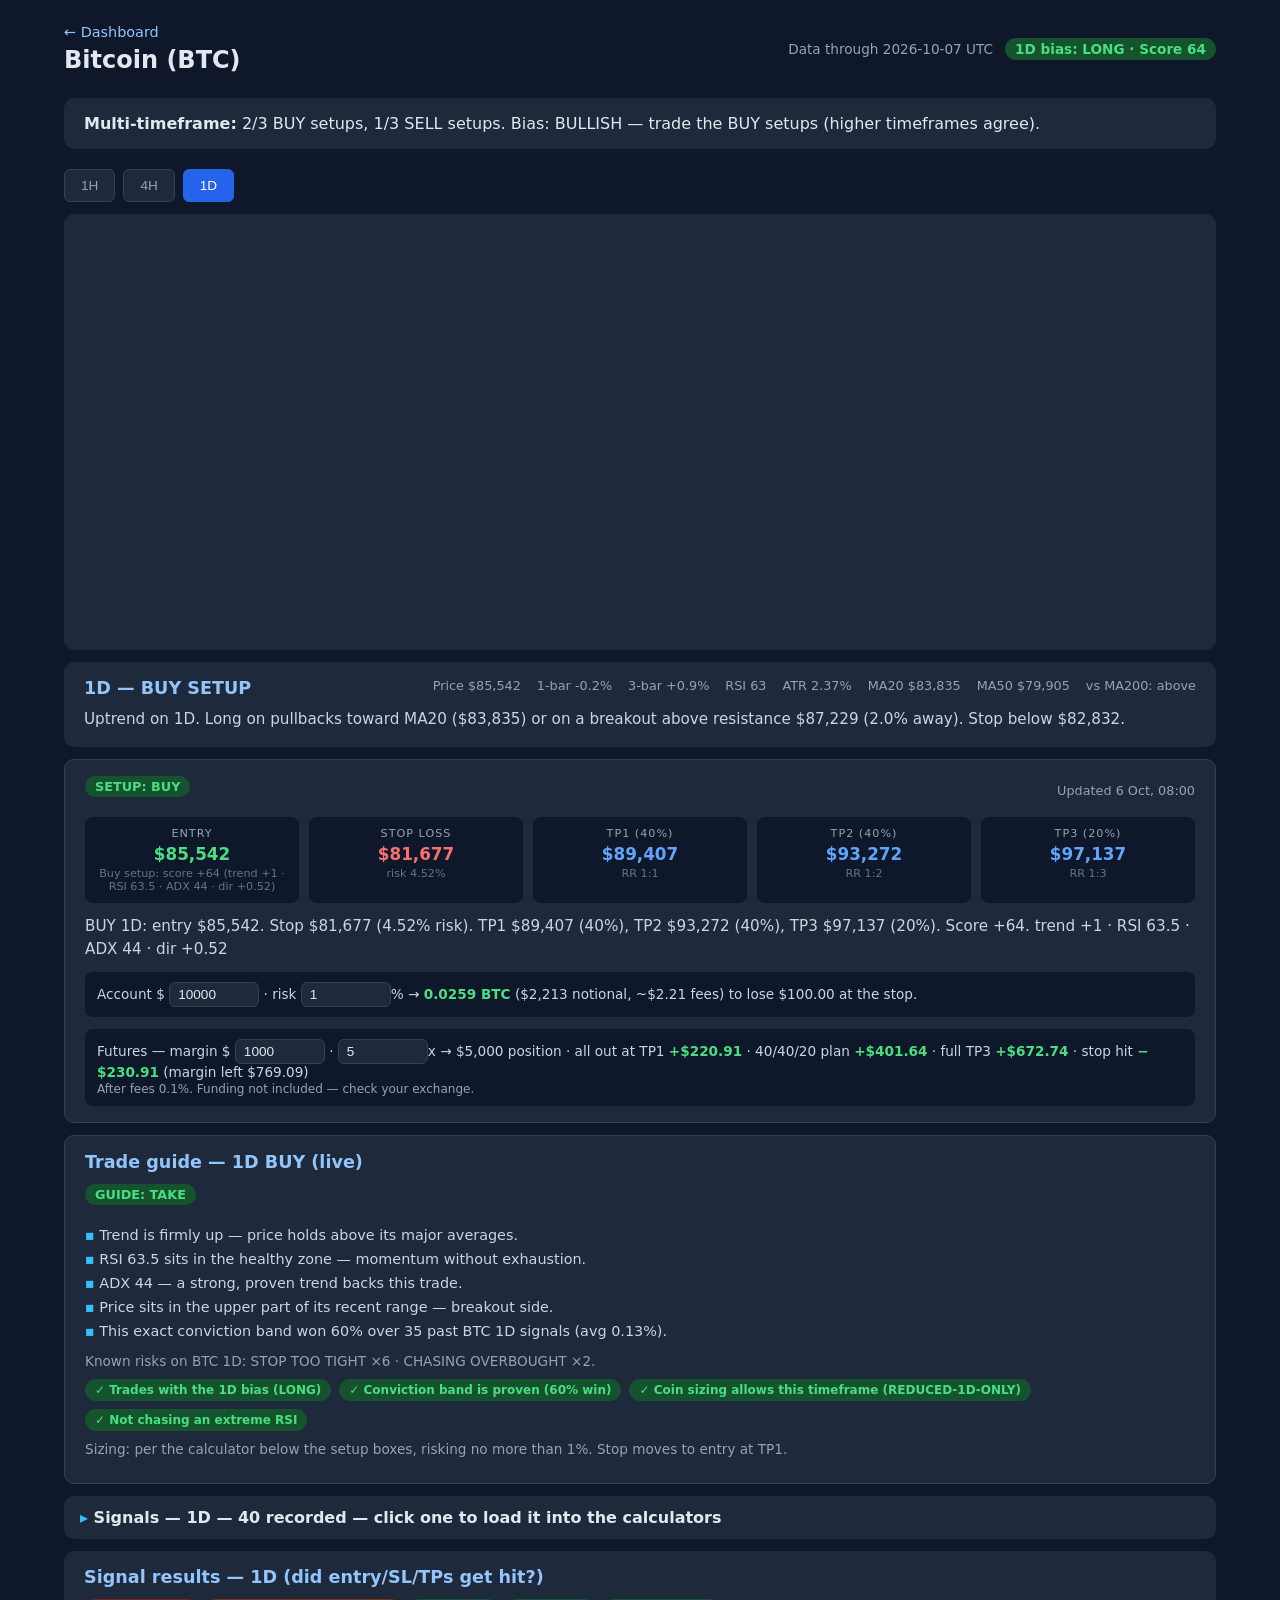
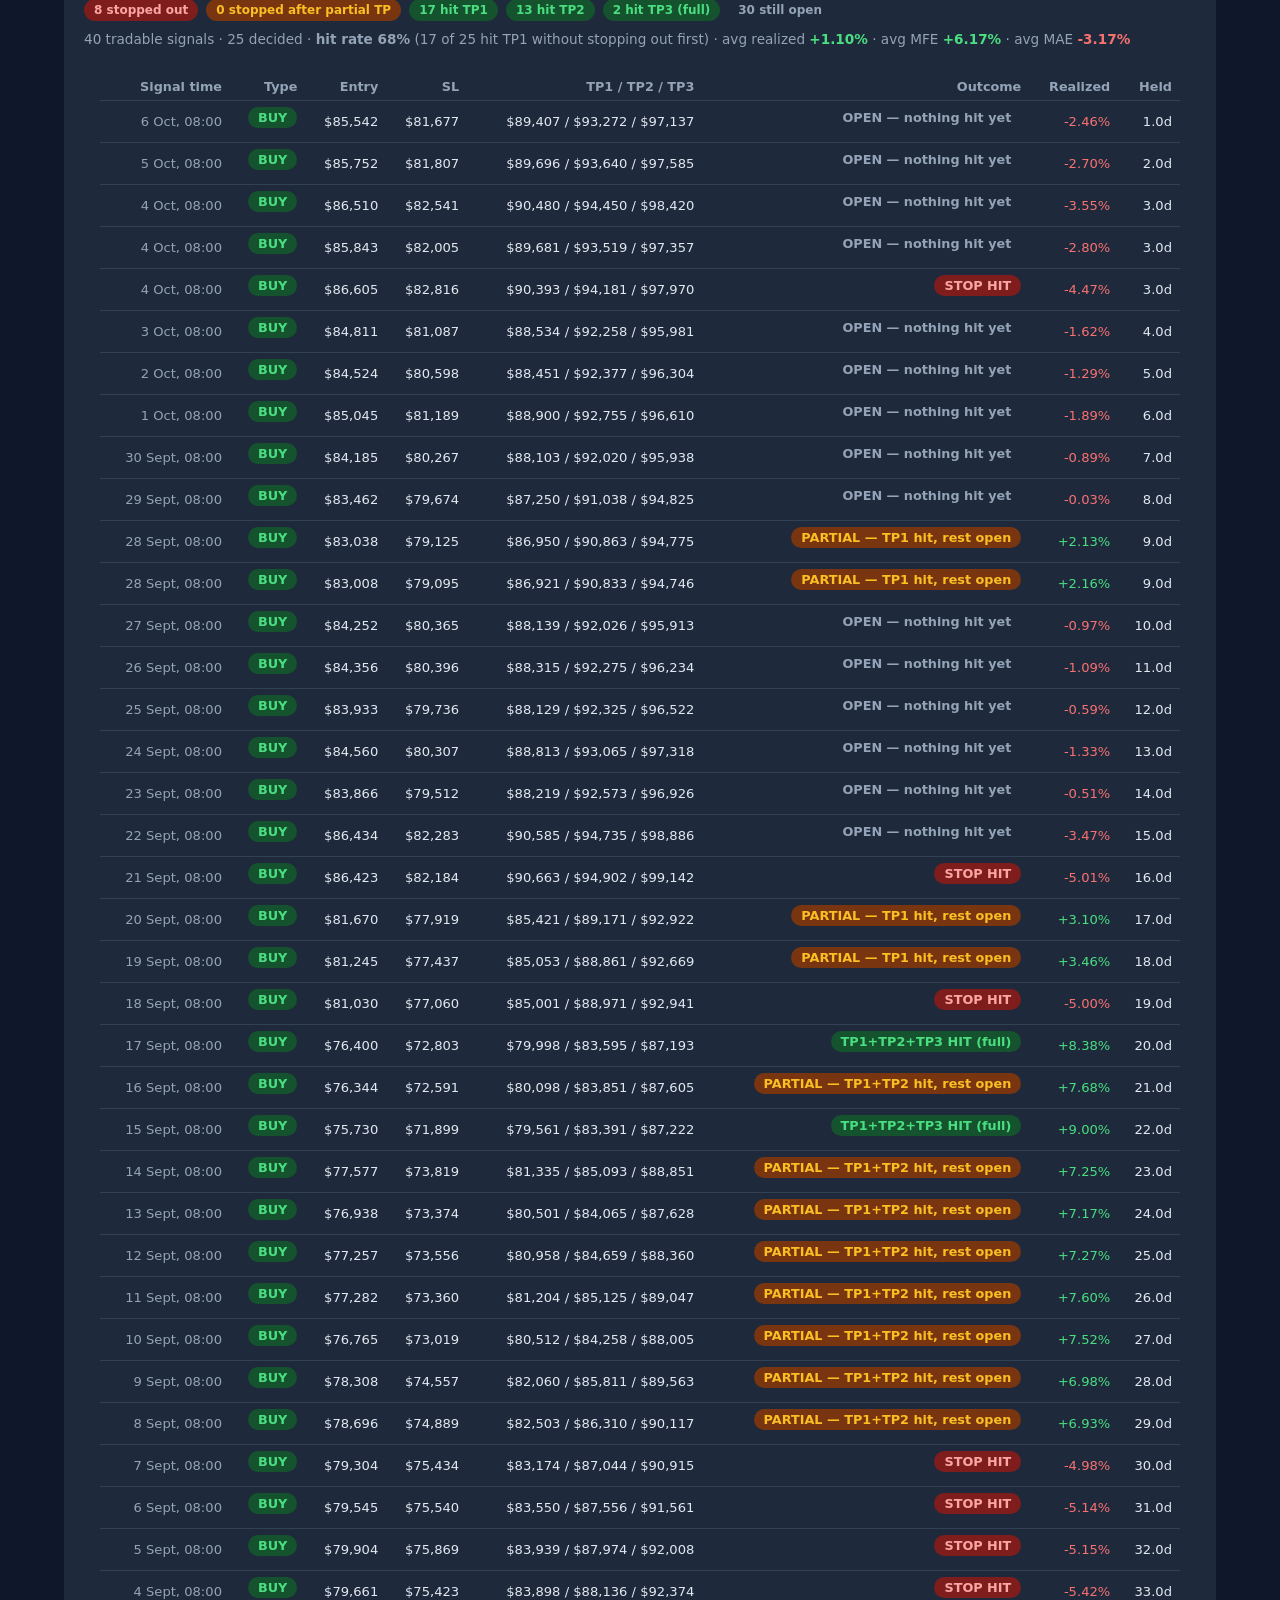
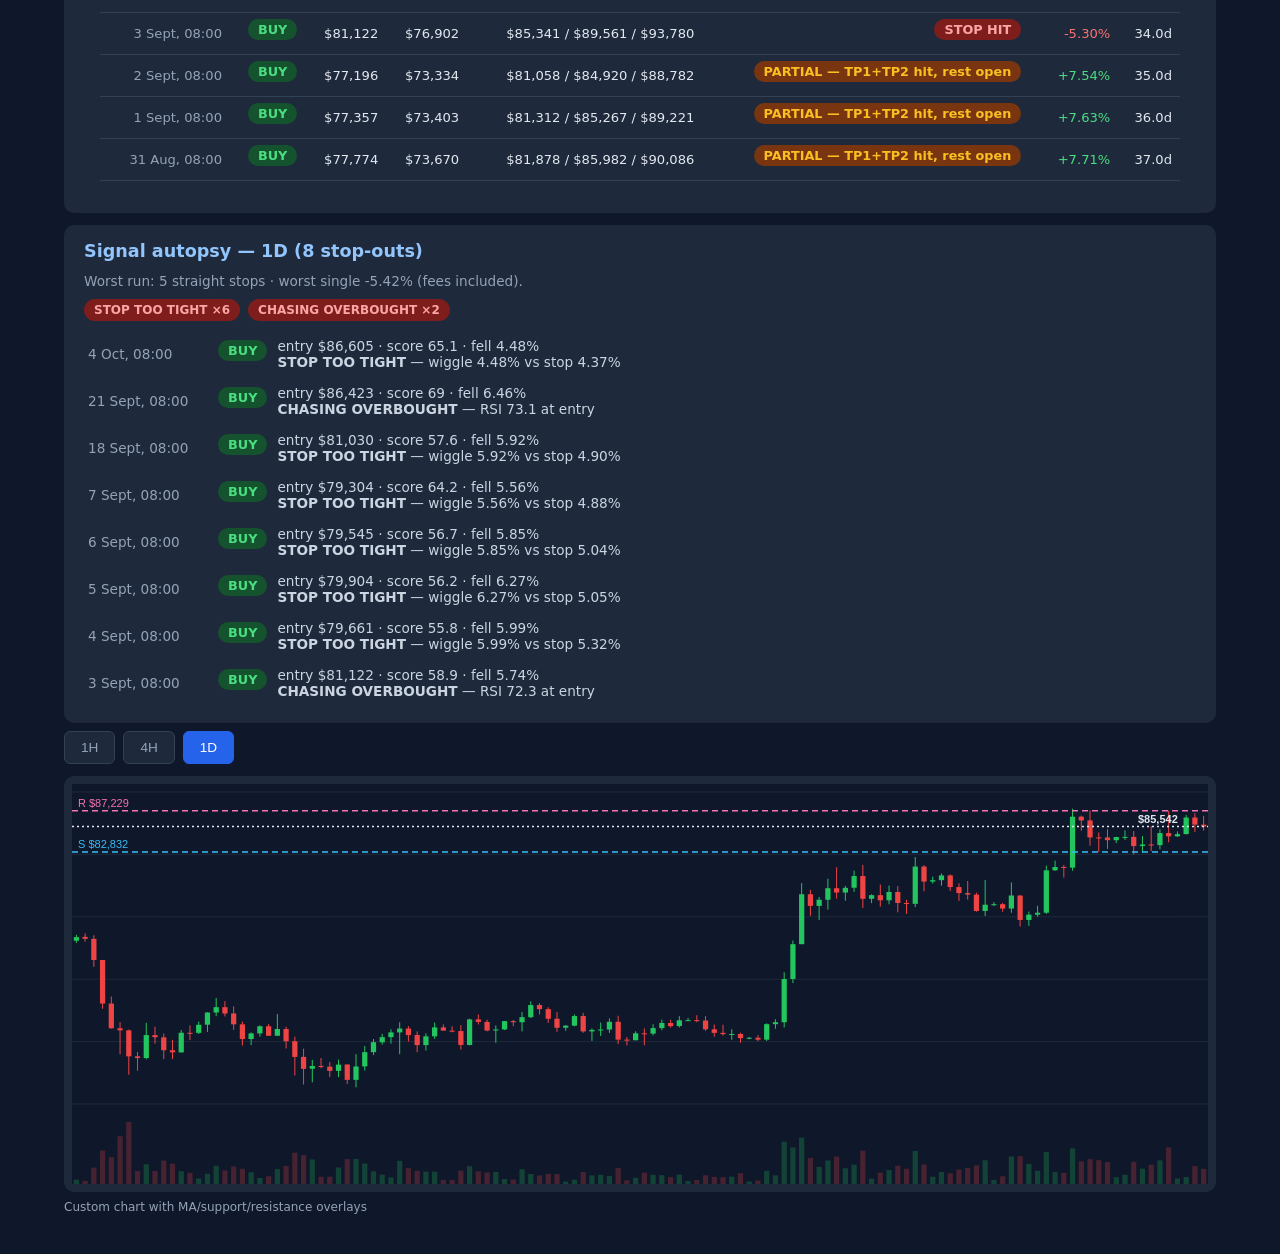
==== commit ab1ec79e: "Site chat bot: ask about any signal, answers from live data" ====
--- a/web/asset.html
+++ b/web/asset.html
@@ -46,5 +46,6 @@
 
 <script src="candles.js"></script>
 <script src="asset.js"></script>
+<script src="chat.js">
 </body>
 </html>
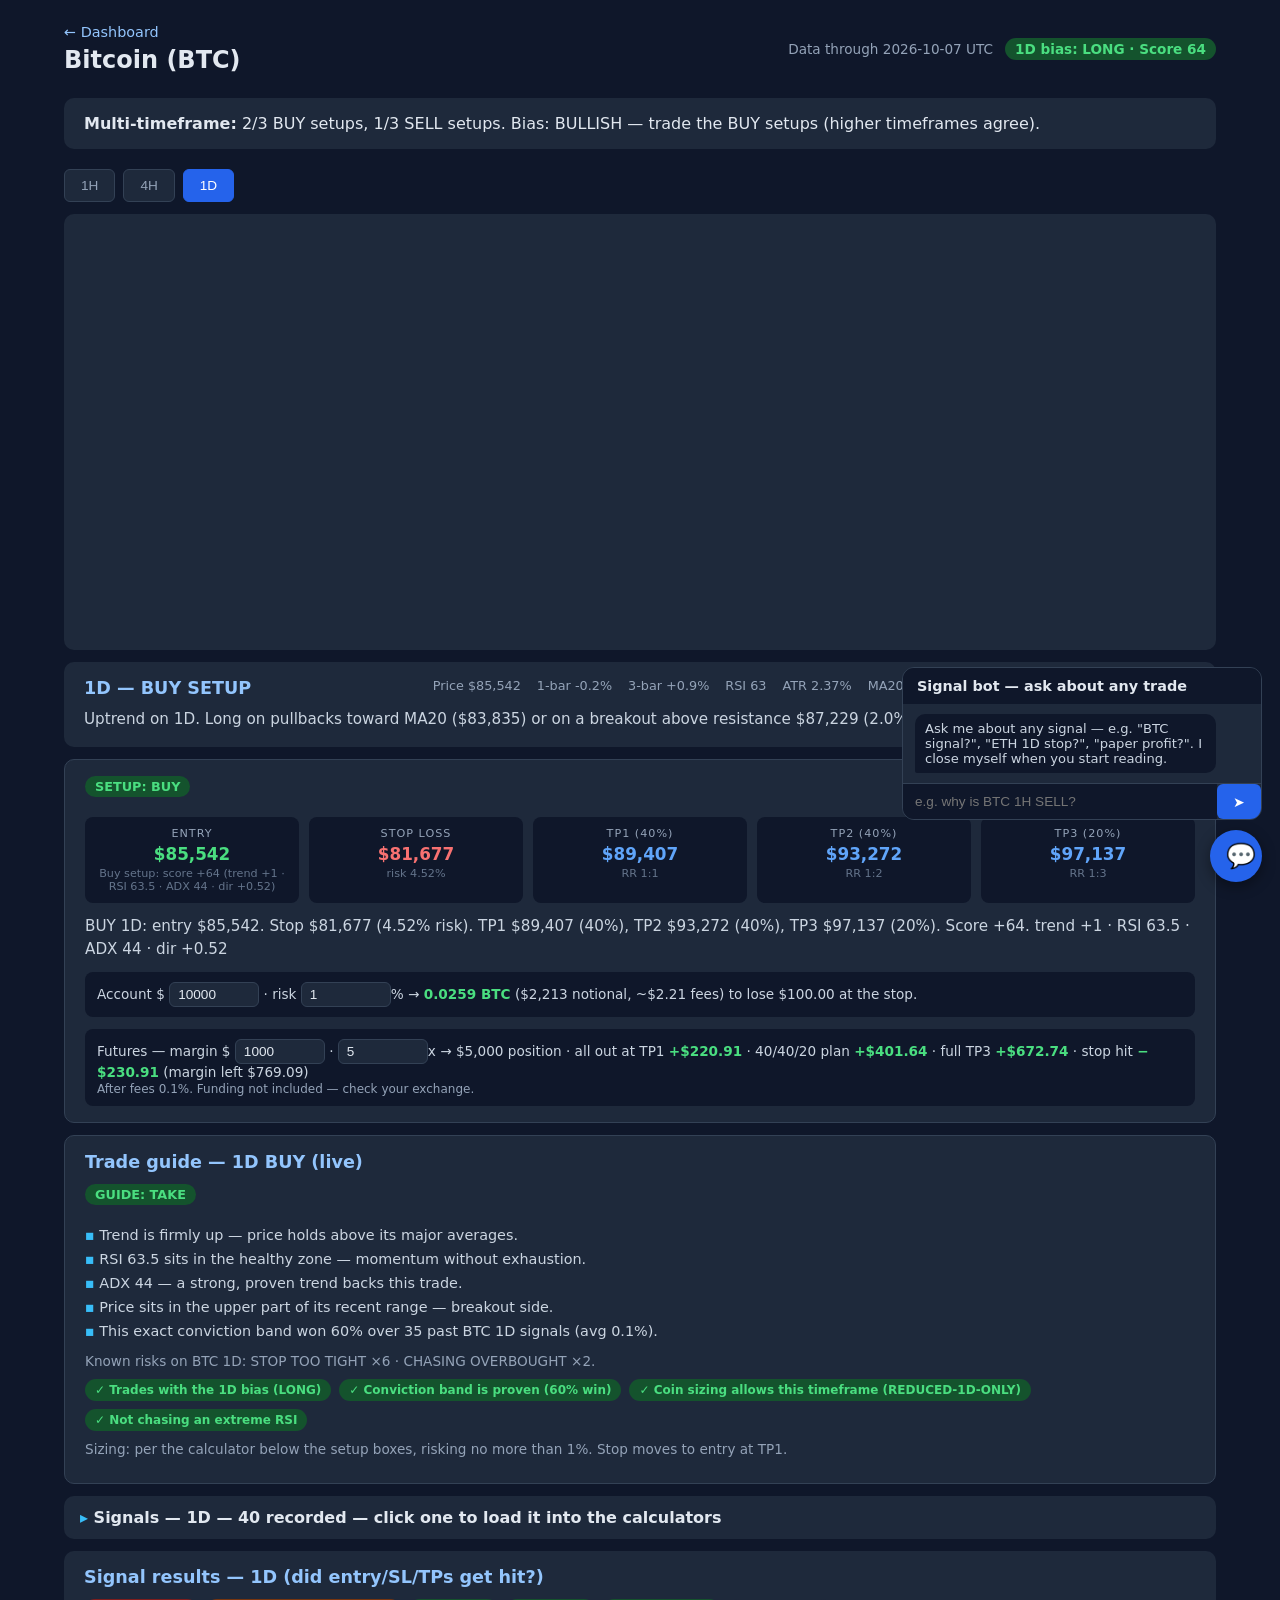
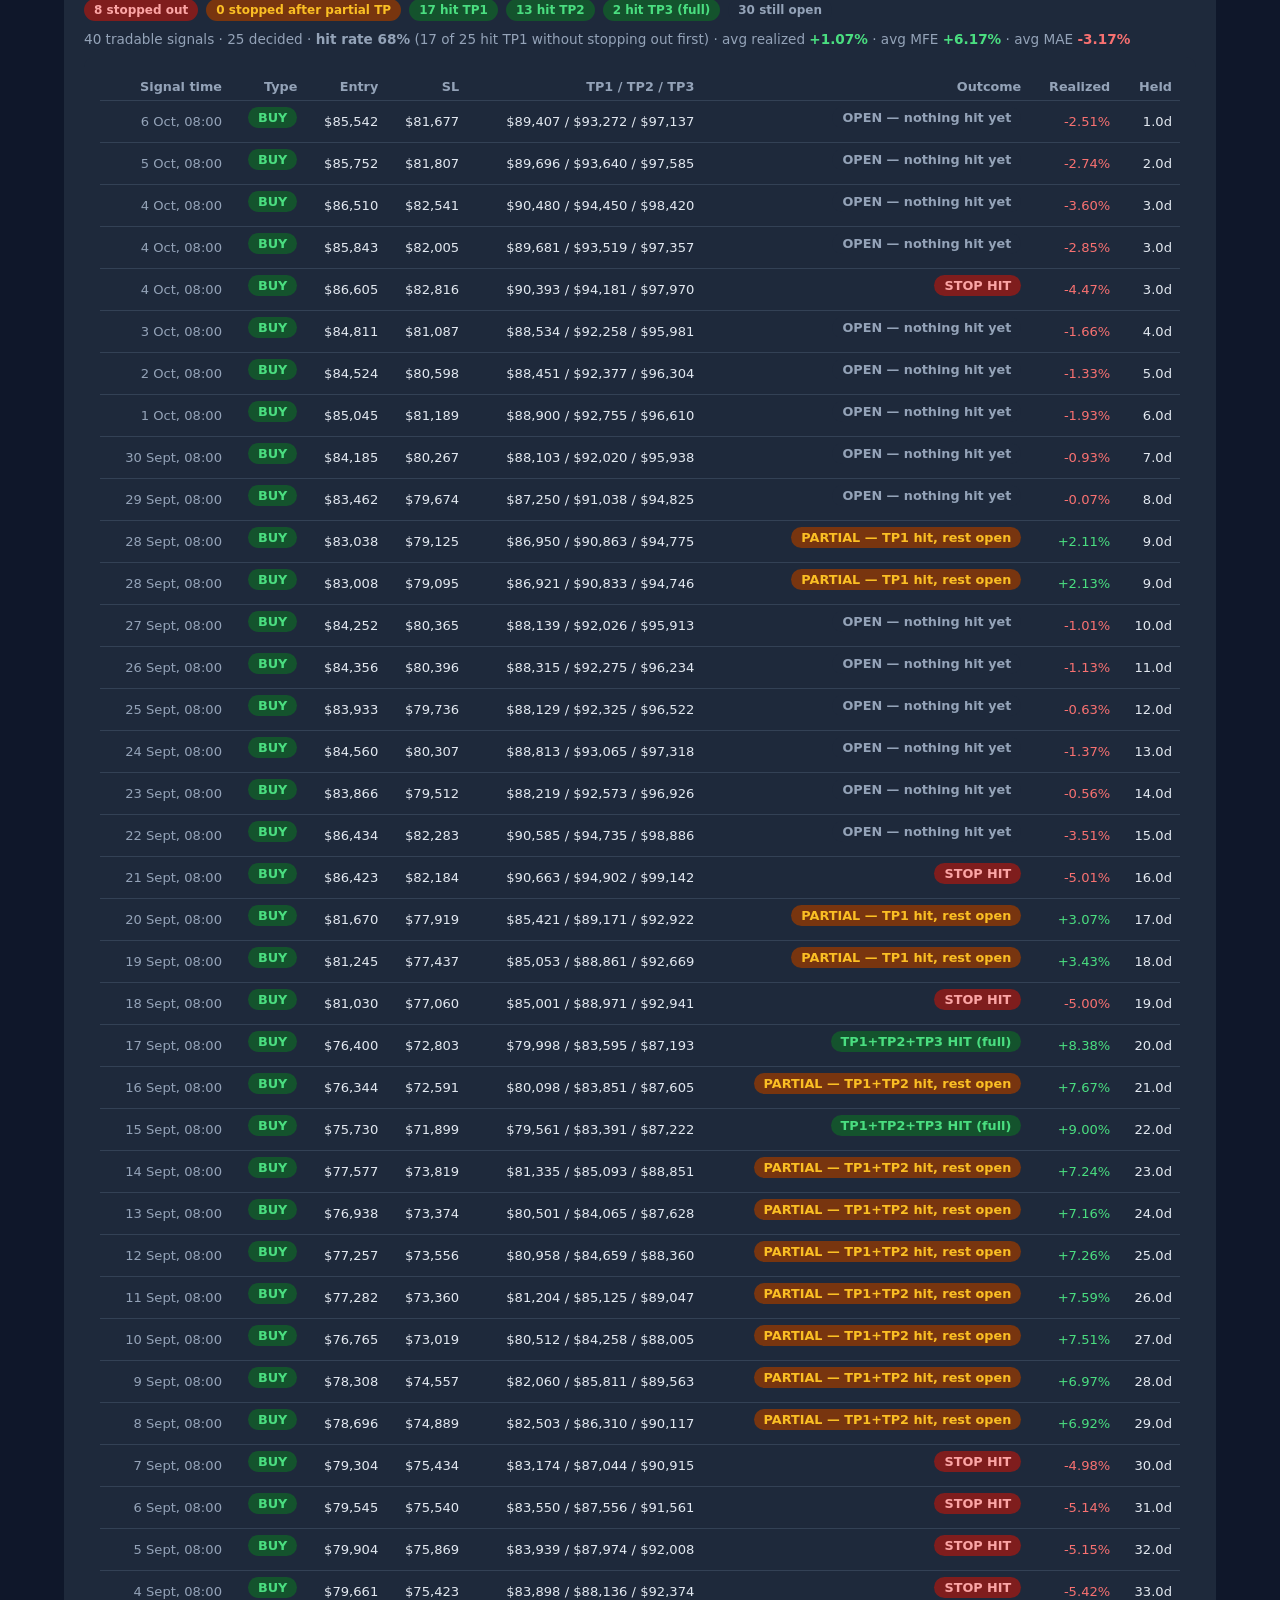
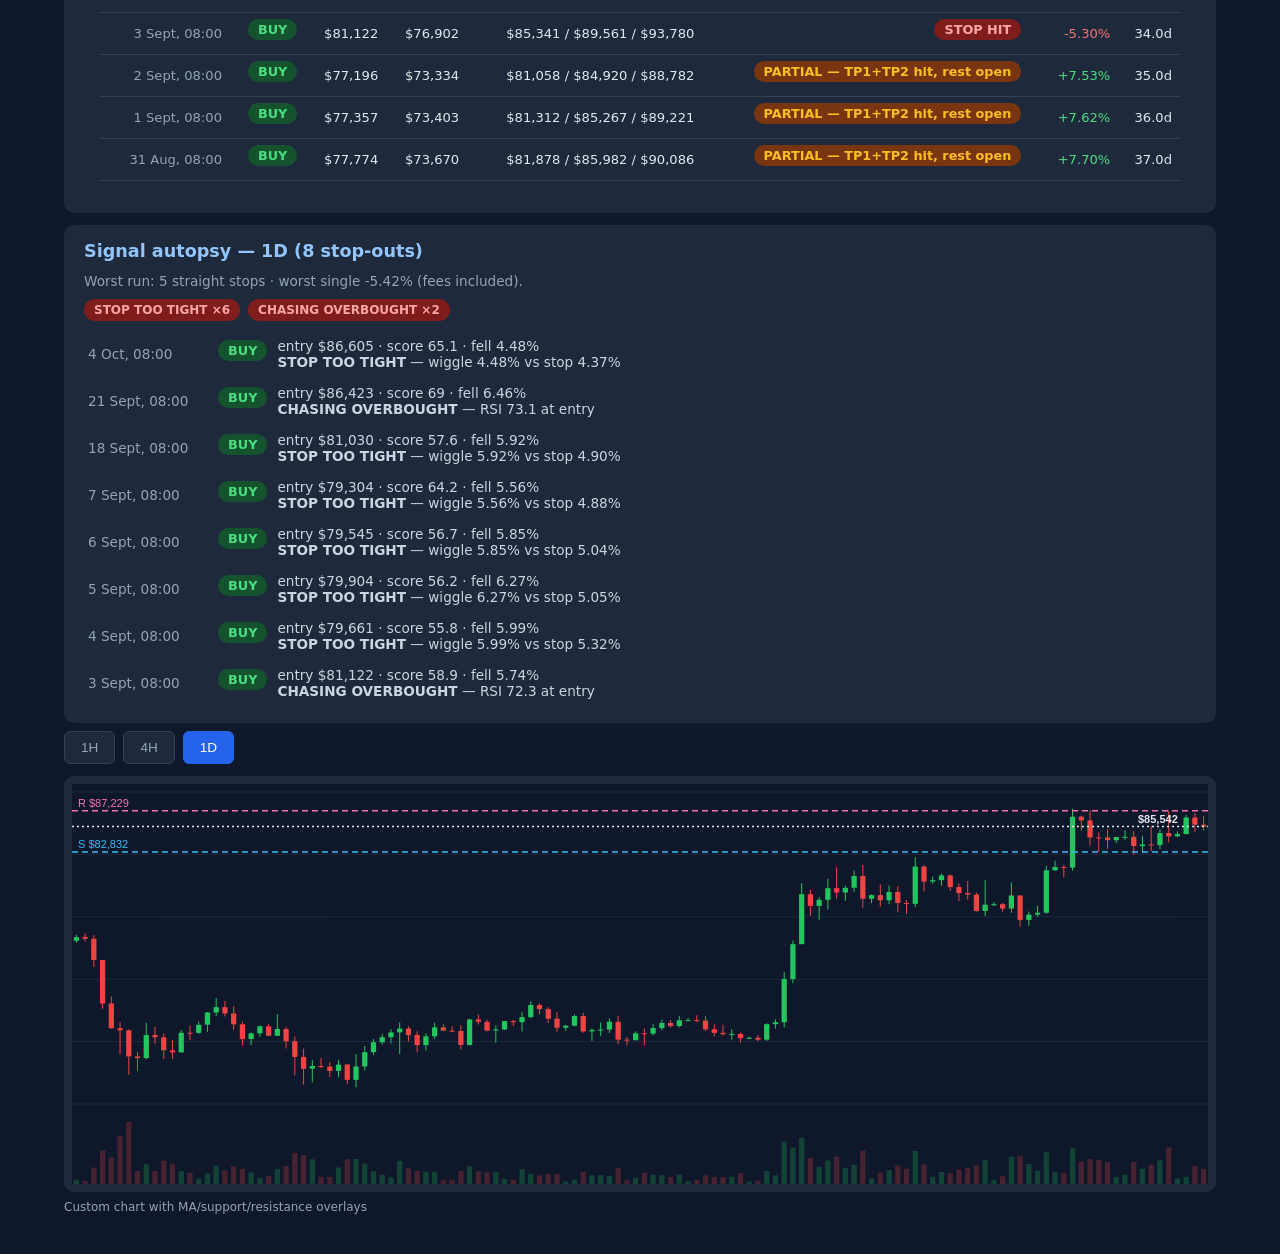
==== commit a887540f: "Fix unclosed chat.js script tags on all pages" ====
--- a/web/asset.html
+++ b/web/asset.html
@@ -46,6 +46,6 @@
 
 <script src="candles.js"></script>
 <script src="asset.js"></script>
-<script src="chat.js">
+<script src="chat.js"></script>
 </body>
 </html>
